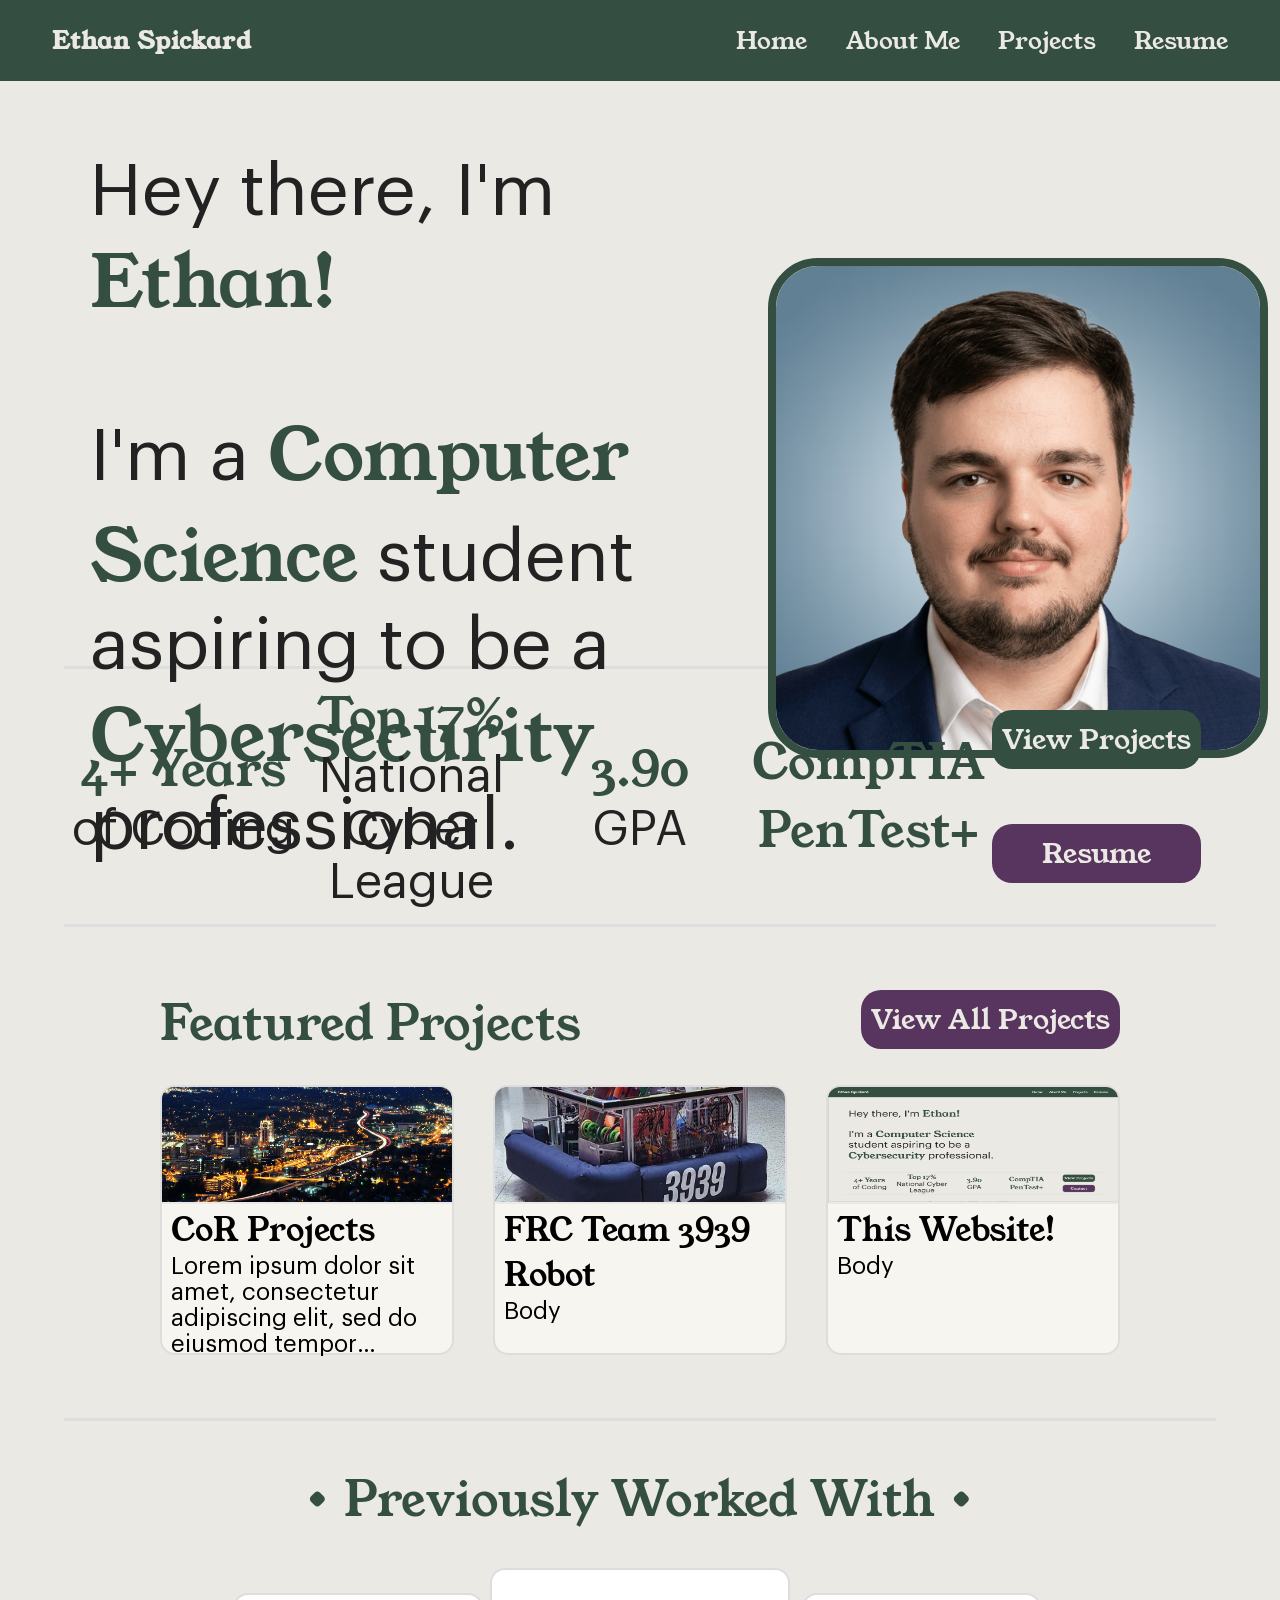
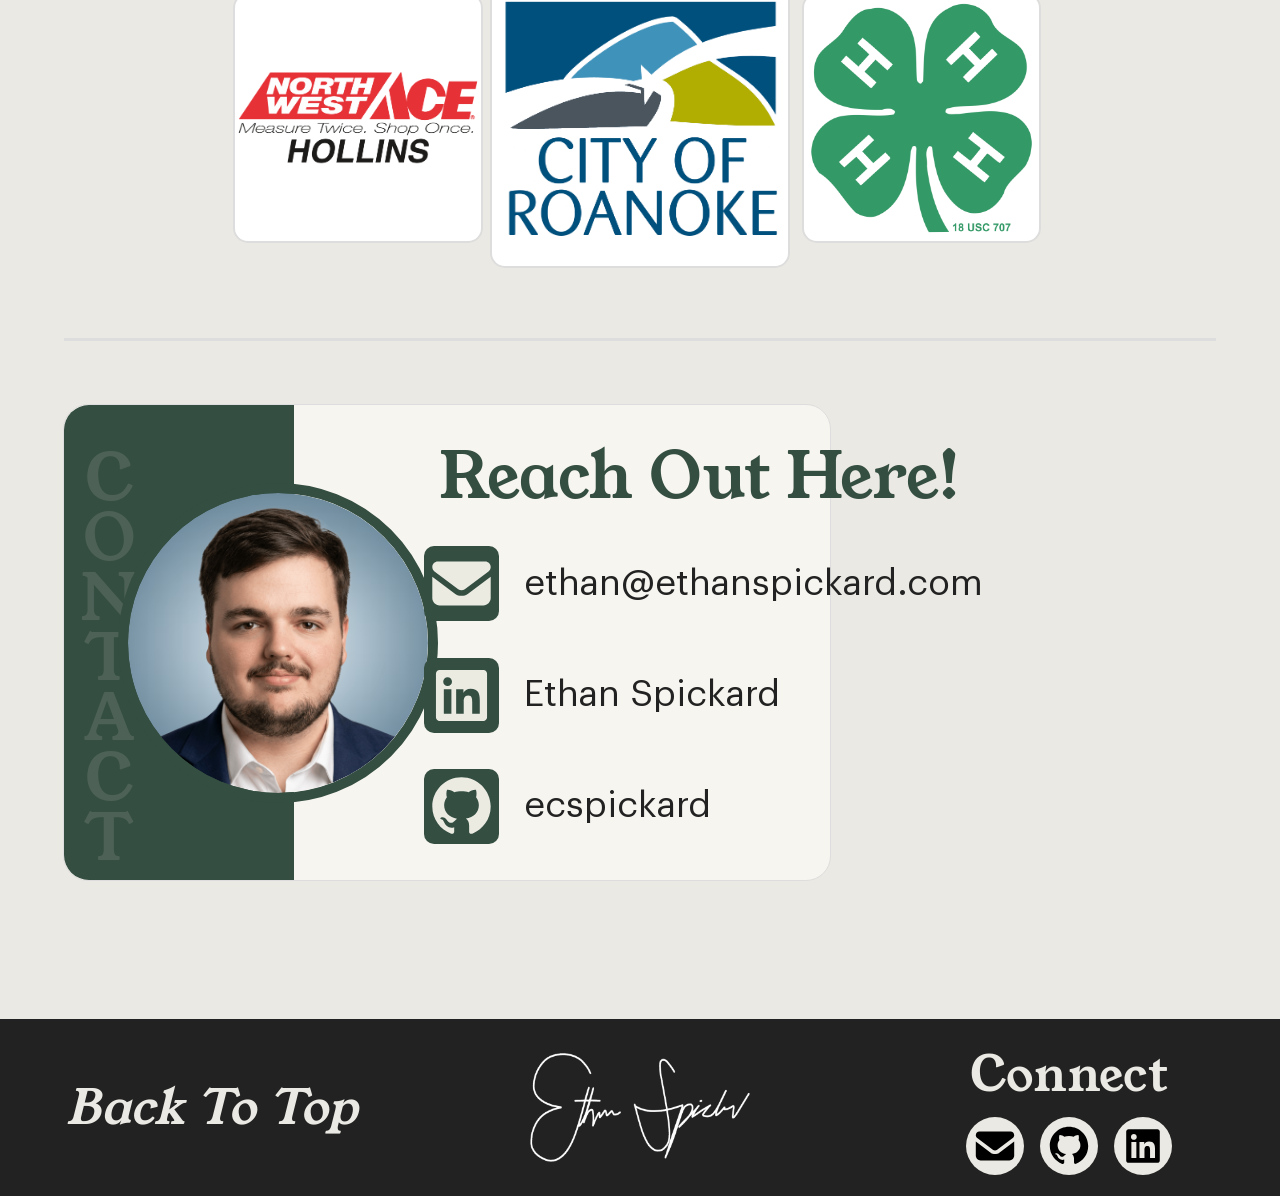
==== index.html @ 798fa1ce "Rearranged home page elements and changed spacing." ====
<!DOCTYPE html>
<html lang="en">
  <head>
    <meta charset="UTF-8">
    <meta name="viewport" content="width=device-width, initial-scale=1.0">
    <meta http-equiv="X-UA-Compatible" content="ie=edge">
    <title>Ethan Spickard</title>
    <link rel="stylesheet" href="./style.css">
    <link rel="icon" type="image/png" href="./images/favicon.png">
  </head>
  <body style="background-color: var(--white)">
    <div class="navbar">
            <ul class="navbar-item">
                <li class="navbar-tag">
                    <a class="navbar-tag-text" href="#index">Ethan Spickard</a>
                </li>
                <li class="navbar-list">
                    <a class="navbar-item-text" href="#index">Home</a>
                </li>
                <li class="navbar-list">
                    <a class="navbar-item-text" href="#index">About Me</a>
                </li>
                <li class="navbar-list">
                    <a class="navbar-item-text" href="#index">Projects</a>
                </li>
                <li class="navbar-list">
                    <a class="navbar-item-text" href="#index">Resume</a>
                </li>
            </ul>
    </div>
    <div class="hero">
        <div class="hero-text">
            <div class="hero-title">
                 <p>
                    Hey there, I'm <b>Ethan!</b>
                </p>
                <p>
                    I'm a <b>Computer Science</b> student aspiring to be a <b>Cybersecurity</b> professional.
                </p>
            </div>

        </div>
        <div class="hero-headshot">
            <img class="hero-image" src="./images/headshot.png"></img>
        </div>

    </div>
    <div class="divider"></div>

    
    
    <div class="at-a-glance">
        
        <div class="at-a-glance-text">
             <div><b>4+ Years </b><br> of Coding</div>
        </div>
        <div class="at-a-glance-text">
            <div> <b>Top 17%</b> <br> National Cyber League </div>
        </div>
        <div class="at-a-glance-text">
            <div> <b>3.90</b> <br> GPA </div>
        </div>
        <div class="at-a-glance-text">
            <div> <b> CompTIA <br> PenTest+ </b> </div> 
        </div>

        <div class="at-a-glance-links">
            <div class="at-a-glance-buttons at-a-glance-projects"> 
                <div> <a href="#" class="at-a-glance-links-text">View Projects</a> </div> 
            </div>
            <div class="at-a-glance-buttons at-a-glance-resume">
                <div> <a href="#" class="at-a-glance-links-text">Resume</a> </div> 
            </div>

        </div>
    </div>
    <div class="divider"></div>
    
    <div class="featured-projects">
            <div class="featured-header">
                <div class="featured-header-text">Featured Projects</div>
                <a class="featured-header-button" href="#index">View All Projects</a>
            </div>
            <div class="featured-content">
                <div class="featured-card"  href="#index">
                    <div class="featured-image-wrapper">
                        <img class="featured-image" src="./images/roanokeskyline.png"></img>
                    </div>
                    <div class="featured-title">CoR Projects</div>
                    <div class="featured-text">Lorem ipsum dolor sit amet, consectetur adipiscing elit, sed do eiusmod tempor incididunt ut labore et dolore magna aliqua. Ut enim ad minim veniam, quis nostrud exercitation ullamco laboris nisi ut aliquip ex ea commodo consequat. Duis aute irure dolor in reprehenderit in voluptate velit esse cillum dolore eu fugiat nulla pariatur. Excepteur sint occaecat cupidatat non proident, sunt in culpa qui officia deserunt mollit anim id est laborum.</div>
                    <div class="featured-link"><a class="featured-link-text" href="#index">Check me out!</a></div>
                </div>
                <div class="featured-card" href="#index">
                    <div class="featured-image-wrapper">
                        <img class="featured-image" src="./images/2024robot.png"></img>
                    </div>
                    <div class="featured-title">FRC Team 3939 Robot</div>
                    <div class="featured-text">Body</div>
                    <div class="featured-link"><a class="featured-link-text" href="#index">Check me out!</a></div>
                </div>
                <div class="featured-card" href="#index">
                    <div class="featured-image-wrapper">
                        <img class="featured-image" src="./images/website.png"></img>
                    </div>
                    <div class="featured-title">This Website!</div>
                    <div class="featured-text">Body</div>
                    <div class="featured-link"><a class="featured-link-text" href="#index">Check me out!</a></div>
                </div>

                
            </div>
        </div>
    
    <div class="divider"></div>
    
    <div class="previously">
        <div class="previously-worked-with"><b>• Previously Worked With •</b></div>
        <div class="company-logos">
            <img class="company-logo" src="./images/nwhardware.png"></img>
            <img class="large-company-logo" src="./images/roanoke.png"></img>
            <img class="company-logo" src="./images/4h.png"></img>
        </div>
        
    </div>

    <div class="divider"></div>

    

    

    <div class="contact">
        <div class="contact-card">
            <div class="left-contact">
                <div class="left-contact-text"> CONTACT</div>
                <div class="contact-logo"> <img class="contact-logo-image" src="./images/headshot.png"> </div>
            </div>
                
            <div class="right-contact">
                <div class="right-contact-header">Reach Out Here!</div>
                <a class="right-contact-item" href="mailto:ethan@ethanspickard.com">
                    <div class="right-contact-icon">
                        <img class="right-contact-picture" src="./images/email.svg">
                    </div>
                    <div class="right-contact-text">ethan@ethanspickard.com</div>
                </a>
                <a class="right-contact-item" href="https://linkedin.com/in/ethan-spickard">
                    <div class="right-contact-icon" >
                        <img class="right-contact-picture" src="./images/linkedin.svg">
                    </div>
                    <div class="right-contact-text">Ethan Spickard</div>
                </a>
                <a class="right-contact-item" href="https://github.com/ecspickard">
                    <div class="right-contact-icon">
                        <img class="right-contact-picture" src="./images/github.svg">
                    </div>
                    <div class="right-contact-text">ecspickard</div>
                </a>
            </div>
        </div>
    </div>



    <div class="footer">
        <div class="backToTop">
            <a class="backToTopText" href="#"> Back To Top </a>
        </div>
        <div class="signature">
            <img class="signature-image" src="./images/signature.png">
        </div>
        <div class="connect">
            <div class="connect-text">
                Connect
            </div>
            <ul class="social-links"> 
                <li> 
                    <a href="mailto:ethan@ethanspickard.com">
                        <img src="./images/email.svg" alt="Email"> 
                    </a>
                </li>
                <li> 
                    <a href="https://github.com/ecspickard">
                        <img src="./images/github.svg" alt="GitHub"> 
                    </a>
                </li>
                <li>
                    <a href="https://linkedin.com/in/ethan-spickard">
                        <img src="./images/linkedin.svg" alt="GitHub"> 
                    </a>
                </li>
            </ul>
            
        </div>
    </div>
  </body>
---- style.css ----
:root {
    --white: #ebe9e3;
    --off-white: #ebe9e3;
    --accent-white: #dddddd;
    --whiter: #f7f5ef;
    --green: #344e41;
    --off-green: #4d6157;
    --purple: #58355E;
    --black: #222222;
}

a {
    text-decoration: none;
}

b {
    font-family: "YoungSerif", Times, serif;
    font-weight: lighter;
    color: var(--green);
}


* {
    box-sizing: border-box;
    
}

html, body {
    overflow-x: clip;
    scroll-behavior: smooth;
}

body {
    margin: 0;
    padding: 0;
}

.hero {
    width: 100%;
    height: 65vh;
    box-sizing: border-box;
    background-color: var(--white);
    display: grid;
    grid-template-columns: 60vw 40vw;
    margin-bottom: 0;
}

.hero-text {
    color: var(--black);
    font-size: 4.5rem; 
    font-family: 'Graphik';
    display: flex;
    margin-left: 7vw;
}

.hero-title {
    align-content: center;
    justify-content: center;
    padding-top: 0;
    padding-bottom: 0;
}

.hero-headshot {
    align-content: center;
}

.hero-image {
    align-self: auto;
    height: 500px;
    border: solid var(--green) 8px;
    border-radius: 50px;
}

.navbar {
    width: 100%;
    height: 9vh;  
    display: flex;
    align-items: center;
    justify-content: space-between;
    top: 0;
    z-index: 1000;
    background-color: var(--green); 
    padding-left: 10px;
    padding-right: 10px;
    box-sizing: border-box;
    padding-top: 2vh;
    padding-bottom: 2vh;
    box-shadow: 0 5px 10px rgba(0, 0, 0, 0.04), 0 15px 40px rgba(0, 0, 0, 0.2);
    
}

.divider {
    height: 3px;
    width: 90vw;
    background-color: var(--accent-white);
    margin: 0;
    margin-left: 5vw;
    display: grid;
}

.at-a-glance {
    width: 90vw;
    background-color: var(--white);
    margin: 1vh;
    margin-left: 5vw;
    padding: 5px;
    display: grid;
    grid-template-columns: 20% 20% 20% 20% 20%;
    
}

.at-a-glance-text {
    display: flex;
    font-family: "Graphik", Times, serif;
    font-weight: lighter;
    color: var(--black);
    justify-content: center;
    align-items: center;
    text-align: center;
    font-size: 3rem;
}

.at-a-glance-links {
    display: grid;
    justify-content: center;
    align-items: center;
    grid-template-rows: 50% 50%;
}

.at-a-glance-buttons {
    text-align: center;
    justify-items: center;
    align-items: center;
    font-family: "YoungSerif";
    font-size: 1.75rem;
    border-radius: 20px;
    padding: 10px;
    color: var(--white);
    transition: all 0.4s ease-out;
}

.at-a-glance-buttons:hover {
    transition: all 0.4s ease-out;
    transform: translateY(-4px);
    text-decoration: underline var(--white);
    box-shadow: 0 5px 10px rgba(0, 0, 0, 0.4);
}

.at-a-glance-projects {
    background-color: var(--green);
}

.at-a-glance-resume {
    background-color: var(--purple);
}

.at-a-glance-links-text {
    color: inherit;
}

.navbar-item {
    display: flex;
    align-items: center;
    width: 100%;
    list-style-type: none;
    margin: 0;
    padding: 0;
    color: var(--white);
    margin-left: 2vw;
    margin-right: 2vw;
}

.navbar-list {
    float:right;
    padding-top: 0px;
    padding-bottom: 0px;
    margin-left: 0.5vw;
}

.navbar-tag {
    float:left;
    margin-right: auto;
}

.navbar-item-text {
    display: block;
    text-align: center;
    padding: 14px 16px;
    transition: all 0.6s ease;
    font-family: "YoungSerif", Times, serif;
    font-size: 1.5rem;
    color: inherit;
    border-radius: 5px;
}

.navbar-tag-text {
    display: block;
    text-align: center;
    padding: 14px 16px;
    transition: all 0.6s ease;
    font-family: "YoungSerif", Times, serif;
    font-weight: bolder;
    font-size: 1.5rem;
    letter-spacing: 1px;
    color:var(--white);
}

.navbar-item-text:hover {
    background-color: var(--off-green);
    border-radius: 20px;
    transform: translateY(-2px);
    text-decoration: underline var(--white);
}

.previously {
    width: 66vw;
    margin-left: auto;
    margin-right: auto;
    margin-top: 1vh;
    margin-bottom: 5vh;
}

.previously-worked-with {
    display: flex;
    justify-content: center;
    align-items: center;
    font-size: 3rem;
    margin-top: 5vh;
    margin-bottom: 1vh;
}

.company-logos {
    display: grid;
    grid-template-columns: repeat(auto-fit, minmax(250px, 1fr));
    height: 350px;
    
}

.company-logo {
    display: flex;
    align-self: center;
    justify-self: center;
    height: 250px;
    border: 2px solid var(--accent-white);
    border-radius: 15px;
    transition: all 0.5s ease;
    transform: scale(1);
}

.company-logo:hover {
    transition: all 0.5s ease;
    transform: scale(1.05);
    box-shadow: 0 5px 10px rgba(0, 0, 0, 0.1);
}

.large-company-logo {
    display: flex;
    align-self: center;
    justify-self: center;
    height: 300px;
    border: 2px solid var(--accent-white);
    border-radius: 15px;
    transition: all 0.5s ease;
    transform: scale(1);
}

.large-company-logo:hover {
    transition: all 0.5s ease;
    transform: scale(1.025);
    box-shadow: 0 5px 10px rgba(0, 0, 0, 0.1);
}

.featured-projects {
    width: 75vw;
    margin-left: auto;
    margin-right: auto;
    margin-top: 7vh;
    margin-bottom: 7vh;
}

.featured-header {
    display: grid;
    grid-template-columns: auto auto;
}

.featured-header-text {
    font-family: "YoungSerif", Times, serif;
    font-weight: lighter;
    font-size: 3rem;
    color: var(--green);
}
.featured-header-button {
    text-align: center;
    font-family: "YoungSerif";
    font-size: 1.75rem;
    border-radius: 20px;
    padding: 10px;
    margin-left: auto;
    margin-bottom: auto;
    color: var(--white);
    transition: all 0.4s ease-out;
    background-color: var(--purple);
}

.featured-header-button:hover {
    transition: all 0.4s ease-out;
    transform: translateY(-4px);
    text-decoration: underline var(--white);
    box-shadow: 0 5px 10px rgba(0, 0, 0, 0.4);
}

.featured-content {
    display: flex;
    justify-content: space-between;
    margin-top: 3vh;
    margin-bottom: 5vh;
}

.featured-card {
    display: block;
    justify-self: center;
    height: 30vh;
    width: 23vw;
    border: solid var(--accent-white) 2px;
    border-radius: 15px;
    transform: translateY(0px);
    transition: all 0.4s ease-out;
    background-color: var(--whiter);
}

.featured-card:hover {
    transition: all 0.4s ease-out;
    transform: translateY(-4px);
    box-shadow: 0 10px 10px rgba(0, 0, 0, 0.1);
}

.featured-image-wrapper {
    overflow: hidden;
}

.featured-image {
    height: 13vh;
    width: 100%;
    padding: 0px;
    margin: 0px;
    border-radius: 12px 12px 0 0;
    border-bottom: solid var(--off-white) 2px ;    
}

.featured-title {
    font-family: 'YoungSerif';
    font-size: 2rem;
    margin-left: 9px;
}

.featured-text {
    display: -webkit-box;
    font-family: 'Graphik';
    font-size: 1.5rem;
    margin-left: 9px;
    margin-right: 9px;
    -webkit-box-orient: vertical;
    -webkit-line-clamp: 4;
    line-clamp: 4;
    overflow: hidden;  
}

.featured-link {
    position: absolute;
    bottom: -1.75rem;
    justify-self: center;
    font-family: 'YoungSerif';
    font-size: 1.5rem;
    font-style: italic;
    color: var(--white);
    background-color: var(--green);
    border: solid var(--off-white) 3px;
    border-radius: 10px;
    opacity: 0;
    transition: all 0.2s ease-out;
    padding: 4px;
    translate: translateY(0);
    text-decoration: none;
}

.featured-card:hover .featured-link {
    opacity: 1;
    transition: all 0.4s ease-out;
}

.featured-link:hover {
    translate: translateY(-2);
    background-color: #405a4d;
    text-decoration: underline var(--white);
}

.featured-link-text {
    color: var(--white);
}

.contact {
    margin: 7vh;
    margin-bottom: 15vh;
    display: flex;
    justify-self: center;
}

.contact-card {
    background-color: var(--whiter);
    height: 53vh;
    width: 60vw;
    border: solid var(--accent-white) 1px;
    border-radius: 25px;
    display: flex;
}

.left-contact {
    height: 100%;
    width: 30%;
    background-color: var(--green);
    border-top-left-radius: 25px;
    border-bottom-left-radius: 25px;
    position: relative;
    display: flex;
}

.left-contact-text {
    margin: 0px;
    writing-mode: vertical-rl;
    text-orientation: upright;
    color: var(--off-green);
    align-self: center;
    font-size: 4rem;
    font-family: 'YoungSerif';
    letter-spacing: -30px;
}

.contact-logo {
    position: absolute;
    top: 50%;
    left: 100%;
    transform: translate(-55%, -50%);
    height: 20rem;
    width: 20rem;
    align-self: center;
    border: solid var(--green) 10px;
    border-radius: 50%;
    overflow: clip;
}

.contact-logo-image {
    border-radius: 50%;
    width: 100%;
    height: 100%;
}

.right-contact {
    height: 100%;
    width: 70%;
    padding: 15px;
    padding-left: 15%;
    display: grid;
    grid-template-rows: 25% 25% 25% 25%;
}

.right-contact-header {
    font-family: "YoungSerif";
    font-size: 4rem;
    color: var(--green);
    justify-self: center;
    align-self: center;
}

.right-contact-item {
    align-self:flex-start;
    justify-self: left;
    transition: all 0.4s ease-out;
    display: flex;
    text-decoration: none var(--purple);
}

.right-contact-item:hover {
    transition: all 0.3s ease-out;
    border-radius: 25px;
    background-color: var(--off-white);
    transform: translateX(15px);
    text-decoration: underline var(--purple);
}

.right-contact-item:hover .right-contact-icon{
    transition: all 1.25s ease;
    transform: rotateY(360deg);
}

.right-contact-text {
    align-self: center;
    font-family: "Graphik";
    font-size: 2.25rem;
    color: var(--black);
    font-weight: lighter;
    margin: 10px;
}

.right-contact-icon {
    align-self: center;
    margin: 15px;
    padding: 1px;
    width: 75px;
    height: 75px;
    background-color: var(--green);
    border: 0px solid var(--white);
    border-radius: 10px;
    transform: rotateY(0deg);
    transition: all 0.5s ease-out;
}

.right-contact-picture {
    height: 100%;
    width: 100%;
    filter: invert(95%) sepia(8%) saturate(496%) hue-rotate(353deg) brightness(111%) contrast(84%);;
}

.footer {
    width: 100%;
    height: 20vh;
    background-color: var(--black);
    display: grid;
    grid-template-columns: 33% 34% 33%;
    border-top: 3px solid var(--off-white);
}

.backToTop {
    display: flex;
    justify-content: center;
    align-items: center;
    color: var(--white);
}

.backToTopText {
    display: flex;
    justify-content: center;
    align-items: center;
    color: var(--white);
    font-family: "YoungSerif";
    font-style: italic;
    font-weight: lighter;
    font-size: 3rem;
    transition: all 0.6s ease;
    padding: 0.5rem;
}

.backToTopText:hover {
    background-color: #31302f;
    border-radius: 1rem;
    transition: all 0.6s ease;
    transform: translateY(-2px);
    text-decoration: underline var(--white);
}

.signature {
    display: flex;
    justify-content: center;
    align-self: center;
    min-height: 0;
    height: 80%;
    padding: 1rem;
}

.signature-image {
    width: 100%;
    height: 100%;
    object-fit: contain;
}

.connect {
    display: flex;
    flex-direction: column;
    justify-content: center;
    align-items: center;
}

.connect-text {
    color: var(--white);
    font-family: "YoungSerif";
    font-weight: lighter;
    font-size: 3rem;
    transition: all 0.6s ease;
    padding: 0.5rem;
    padding-top: 0;
}

.social-links {
    display: flex;
    gap: 16px;
    list-style: none;
    padding: 0;
    margin: 0;
    justify-content: center;
}    

.social-links a {
  display: inline-flex;
  background-color: var(--white);
  border-radius: 50%;
  padding: 5px;
}

.social-links img {
    width: 48px;
    height: 48px;
    transition: 0.2s ease;
}

.social-links a:hover img {
    transform: translateY(-2px);
}

@font-face {
    font-family: 'YoungSerif';
    src: url('./fonts/YoungSerif-Regular.ttf') format('truetype');
    font-weight: normal;
    font-style: normal;
}

@font-face {
    font-family: 'Graphik';
    src: url('./fonts/Graphik-Regular.ttf') format('truetype');
    font-weight: normal;
    font-style: normal;
}
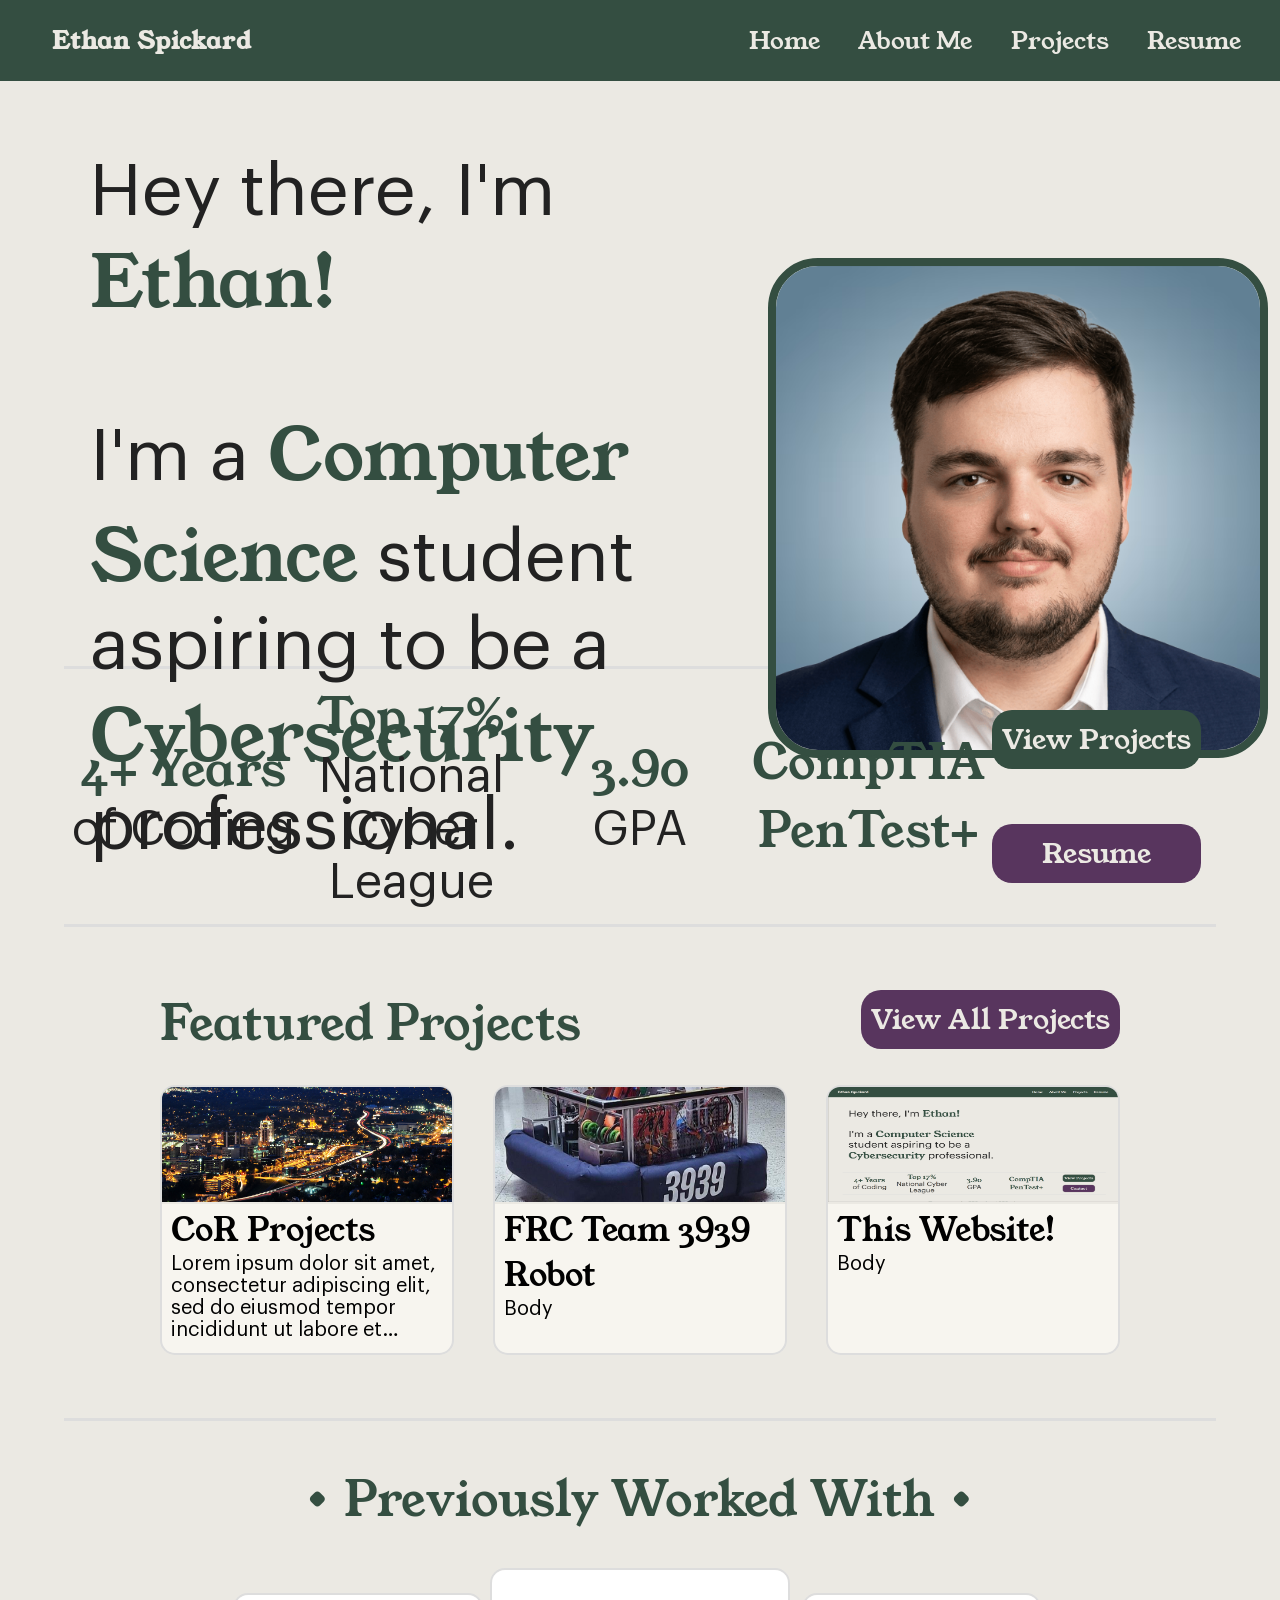
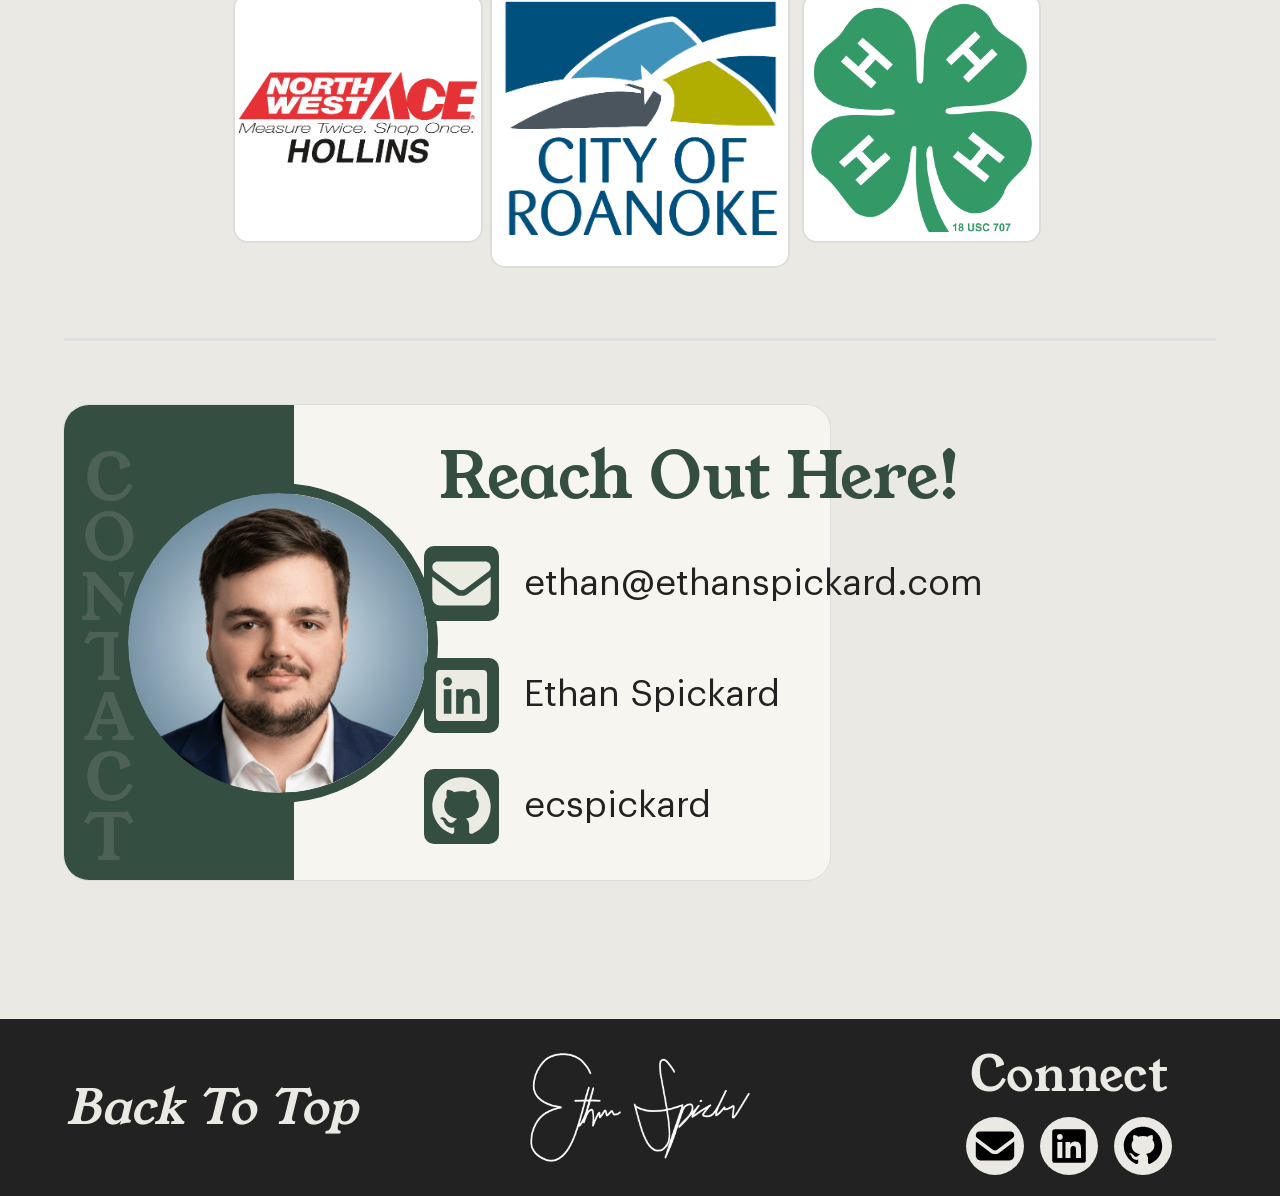
==== commit 7836fd8a: "Refactored HTML and CSS to a more correct coding style." ====
--- a/index.html
+++ b/index.html
@@ -1,196 +1,207 @@
 <!DOCTYPE html>
 <html lang="en">
   <head>
-    <meta charset="UTF-8">
-    <meta name="viewport" content="width=device-width, initial-scale=1.0">
-    <meta http-equiv="X-UA-Compatible" content="ie=edge">
+    <meta charset="UTF-8"/>
+    <meta name="viewport" content="width=device-width, initial-scale=1.0"/>
+    <meta http-equiv="X-UA-Compatible" content="ie=edge"/>
     <title>Ethan Spickard</title>
-    <link rel="stylesheet" href="./style.css">
-    <link rel="icon" type="image/png" href="./images/favicon.png">
+    <link rel="stylesheet" href="./style.css"/>
+    <link rel="icon" href="./images/favicon.png"/>
   </head>
-  <body style="background-color: var(--white)">
-    <div class="navbar">
-            <ul class="navbar-item">
-                <li class="navbar-tag">
-                    <a class="navbar-tag-text" href="#index">Ethan Spickard</a>
-                </li>
-                <li class="navbar-list">
-                    <a class="navbar-item-text" href="#index">Home</a>
-                </li>
-                <li class="navbar-list">
-                    <a class="navbar-item-text" href="#index">About Me</a>
-                </li>
-                <li class="navbar-list">
-                    <a class="navbar-item-text" href="#index">Projects</a>
-                </li>
-                <li class="navbar-list">
-                    <a class="navbar-item-text" href="#index">Resume</a>
-                </li>
-            </ul>
-    </div>
-    <div class="hero">
+
+  <body>
+    <header class="navbar" id="top">
+      <nav aria-label="Primary">
+        <ul class="navbar-item">
+          <li class="navbar-tag">
+            <a class="navbar-tag-text" href="#home">Ethan Spickard</a>
+          </li>
+          <li class="navbar-list">
+            <a class="navbar-item-text" href="#home">Home</a>
+          </li>
+          <li class="navbar-list">
+            <a class="navbar-item-text" href="#about">About Me</a>
+          </li>
+          <li class="navbar-list">
+            <a class="navbar-item-text" href="#projects">Projects</a>
+          </li>
+          <li class="navbar-list">
+            <a class="navbar-item-text" href="#">Resume</a>
+          </li>
+        </ul>
+      </nav>
+    </header>
+
+    <main>
+      <section class="hero">
         <div class="hero-text">
-            <div class="hero-title">
-                 <p>
-                    Hey there, I'm <b>Ethan!</b>
-                </p>
-                <p>
-                    I'm a <b>Computer Science</b> student aspiring to be a <b>Cybersecurity</b> professional.
-                </p>
-            </div>
-
+          <div class="hero-title">
+            <h1>Hey there, I'm <b>Ethan!</b></h1>
+            <p> I'm a <b>Computer Science</b> student aspiring to be a <b>Cybersecurity</b> professional.</p>
+          </div>
         </div>
         <div class="hero-headshot">
-            <img class="hero-image" src="./images/headshot.png"></img>
-        </div>
-
-    </div>
-    <div class="divider"></div>
-
-    
-    
-    <div class="at-a-glance">
-        
-        <div class="at-a-glance-text">
-             <div><b>4+ Years </b><br> of Coding</div>
-        </div>
-        <div class="at-a-glance-text">
-            <div> <b>Top 17%</b> <br> National Cyber League </div>
-        </div>
-        <div class="at-a-glance-text">
-            <div> <b>3.90</b> <br> GPA </div>
-        </div>
-        <div class="at-a-glance-text">
-            <div> <b> CompTIA <br> PenTest+ </b> </div> 
+          <img class="hero-image" src="./images/headshot.png" alt="Headshot of Ethan Spickard"/>
+        </div>
+      </section>
+
+      <hr class="divider"/>
+
+      <section class="at-a-glance">
+        <div class="at-a-glance-text">
+          <div><b>4+ Years</b><br />of Coding</div>
+        </div>
+        <div class="at-a-glance-text">
+          <div><b>Top 17%</b><br />National Cyber League</div>
+        </div>
+        <div class="at-a-glance-text">
+          <div><b>3.90</b><br />GPA</div>
+        </div>
+        <div class="at-a-glance-text">
+          <div><b>CompTIA<br />PenTest+</b></div>
         </div>
 
         <div class="at-a-glance-links">
-            <div class="at-a-glance-buttons at-a-glance-projects"> 
-                <div> <a href="#" class="at-a-glance-links-text">View Projects</a> </div> 
-            </div>
-            <div class="at-a-glance-buttons at-a-glance-resume">
-                <div> <a href="#" class="at-a-glance-links-text">Resume</a> </div> 
-            </div>
-
-        </div>
-    </div>
-    <div class="divider"></div>
-    
-    <div class="featured-projects">
-            <div class="featured-header">
-                <div class="featured-header-text">Featured Projects</div>
-                <a class="featured-header-button" href="#index">View All Projects</a>
-            </div>
-            <div class="featured-content">
-                <div class="featured-card"  href="#index">
-                    <div class="featured-image-wrapper">
-                        <img class="featured-image" src="./images/roanokeskyline.png"></img>
-                    </div>
-                    <div class="featured-title">CoR Projects</div>
-                    <div class="featured-text">Lorem ipsum dolor sit amet, consectetur adipiscing elit, sed do eiusmod tempor incididunt ut labore et dolore magna aliqua. Ut enim ad minim veniam, quis nostrud exercitation ullamco laboris nisi ut aliquip ex ea commodo consequat. Duis aute irure dolor in reprehenderit in voluptate velit esse cillum dolore eu fugiat nulla pariatur. Excepteur sint occaecat cupidatat non proident, sunt in culpa qui officia deserunt mollit anim id est laborum.</div>
-                    <div class="featured-link"><a class="featured-link-text" href="#index">Check me out!</a></div>
-                </div>
-                <div class="featured-card" href="#index">
-                    <div class="featured-image-wrapper">
-                        <img class="featured-image" src="./images/2024robot.png"></img>
-                    </div>
-                    <div class="featured-title">FRC Team 3939 Robot</div>
-                    <div class="featured-text">Body</div>
-                    <div class="featured-link"><a class="featured-link-text" href="#index">Check me out!</a></div>
-                </div>
-                <div class="featured-card" href="#index">
-                    <div class="featured-image-wrapper">
-                        <img class="featured-image" src="./images/website.png"></img>
-                    </div>
-                    <div class="featured-title">This Website!</div>
-                    <div class="featured-text">Body</div>
-                    <div class="featured-link"><a class="featured-link-text" href="#index">Check me out!</a></div>
-                </div>
-
-                
-            </div>
-        </div>
-    
-    <div class="divider"></div>
-    
-    <div class="previously">
-        <div class="previously-worked-with"><b>• Previously Worked With •</b></div>
+          <div class="at-a-glance-buttons at-a-glance-projects">
+            <a class="at-a-glance-links-text" href="#projects">View Projects</a>
+          </div>
+          <div class="at-a-glance-buttons at-a-glance-resume">
+            <a class="at-a-glance-links-text" href="#">Resume</a>
+          </div>
+        </div>
+      </section>
+
+      <hr class="divider"/>
+
+      <section class="featured-projects">
+        <header class="featured-header">
+          <h2 class="featured-header-text">Featured Projects</h2>
+          <a class="featured-header-button" href="#">View All Projects</a>
+        </header>
+
+        <div class="featured-content">
+          <article class="featured-card">
+            <div class="featured-image-wrapper">
+              <img class="featured-image" src="./images/roanokeskyline.png" alt="Roanoke skyline, representing the CoR Projects work"/>
+            </div>
+            <h3 class="featured-title">CoR Projects</h3>
+            <p class="featured-text">
+              Lorem ipsum dolor sit amet, consectetur adipiscing elit, sed do
+              eiusmod tempor incididunt ut labore et dolore magna aliqua. Ut
+              enim ad minim veniam, quis nostrud exercitation ullamco laboris
+              nisi ut aliquip ex ea commodo consequat. Duis aute irure dolor
+              in reprehenderit in voluptate velit esse cillum dolore eu
+              fugiat nulla pariatur. Excepteur sint occaecat cupidatat non
+              proident, sunt in culpa qui officia deserunt mollit anim id
+              est laborum.
+            </p>
+            <a class="featured-link" href="#">
+              <span class="featured-link-text">Check me out!</span>
+            </a>
+          </article>
+
+          <article class="featured-card">
+            <div class="featured-image-wrapper">
+              <img class="featured-image" src="./images/2024robot.png" alt="FRC Team 3939 competition robot"/>
+            </div>
+            <h3 class="featured-title">FRC Team 3939 Robot</h3>
+            <p class="featured-text">Body</p>
+            <a class="featured-link" href="#">
+              <span class="featured-link-text">Check me out!</span>
+            </a>
+          </article>
+
+          <article class="featured-card">
+            <div class="featured-image-wrapper">
+              <img class="featured-image" src="./images/website.png" alt="Screenshot of this website"/>
+            </div>
+            <h3 class="featured-title">This Website!</h3>
+            <p class="featured-text">Body</p>
+            <a class="featured-link" href="#">
+              <span class="featured-link-text">Check me out!</span>
+            </a>
+          </article>
+        </div>
+      </section>
+
+      <hr class="divider"/>
+
+      <section class="previously">
+        <h2 class="previously-worked-with">• Previously Worked With •</h2>
         <div class="company-logos">
-            <img class="company-logo" src="./images/nwhardware.png"></img>
-            <img class="large-company-logo" src="./images/roanoke.png"></img>
-            <img class="company-logo" src="./images/4h.png"></img>
-        </div>
-        
-    </div>
-
-    <div class="divider"></div>
-
-    
-
-    
-
-    <div class="contact">
+          <img class="company-logo" src="./images/nwhardware.png" alt="Hollins Northwest Hardware logo"/>
+          <img class="large-company-logo" src="./images/roanoke.png" alt="City of Roanoke logo"/>
+          <img class="company-logo" src="./images/4h.png" alt="4-H logo" />
+        </div>
+      </section>
+
+      <hr class="divider"/>
+
+      <section class="contact">
         <div class="contact-card">
-            <div class="left-contact">
-                <div class="left-contact-text"> CONTACT</div>
-                <div class="contact-logo"> <img class="contact-logo-image" src="./images/headshot.png"> </div>
-            </div>
-                
-            <div class="right-contact">
-                <div class="right-contact-header">Reach Out Here!</div>
-                <a class="right-contact-item" href="mailto:ethan@ethanspickard.com">
-                    <div class="right-contact-icon">
-                        <img class="right-contact-picture" src="./images/email.svg">
-                    </div>
-                    <div class="right-contact-text">ethan@ethanspickard.com</div>
-                </a>
-                <a class="right-contact-item" href="https://linkedin.com/in/ethan-spickard">
-                    <div class="right-contact-icon" >
-                        <img class="right-contact-picture" src="./images/linkedin.svg">
-                    </div>
-                    <div class="right-contact-text">Ethan Spickard</div>
-                </a>
-                <a class="right-contact-item" href="https://github.com/ecspickard">
-                    <div class="right-contact-icon">
-                        <img class="right-contact-picture" src="./images/github.svg">
-                    </div>
-                    <div class="right-contact-text">ecspickard</div>
-                </a>
-            </div>
-        </div>
-    </div>
-
-
-
-    <div class="footer">
-        <div class="backToTop">
-            <a class="backToTopText" href="#"> Back To Top </a>
-        </div>
-        <div class="signature">
-            <img class="signature-image" src="./images/signature.png">
-        </div>
-        <div class="connect">
-            <div class="connect-text">
-                Connect
-            </div>
-            <ul class="social-links"> 
-                <li> 
-                    <a href="mailto:ethan@ethanspickard.com">
-                        <img src="./images/email.svg" alt="Email"> 
-                    </a>
-                </li>
-                <li> 
-                    <a href="https://github.com/ecspickard">
-                        <img src="./images/github.svg" alt="GitHub"> 
-                    </a>
-                </li>
-                <li>
-                    <a href="https://linkedin.com/in/ethan-spickard">
-                        <img src="./images/linkedin.svg" alt="GitHub"> 
-                    </a>
-                </li>
-            </ul>
-            
-        </div>
-    </div>
+          <div class="left-contact">
+            <p class="left-contact-text">CONTACT</p>
+            <div class="contact-logo">
+              <img class="contact-logo-image" src="./images/headshot.png" alt="Headshot of Ethan Spickard"/>
+            </div>
+          </div>
+
+          <div class="right-contact">
+            <h2 class="right-contact-header">Reach Out Here!</h2>
+            <a class="right-contact-item" href="mailto:ethan@ethanspickard.com">
+              <div class="right-contact-icon">
+                <img class="right-contact-picture" src="./images/email.svg" alt="Headshot of Ethan Spickard"/>
+              </div>
+              <div class="right-contact-text">ethan@ethanspickard.com</div>
+            </a>
+            <a class="right-contact-item" href="https://linkedin.com/in/ethan-spickard">
+              <div class="right-contact-icon">
+                <img class="right-contact-picture" src="./images/linkedin.svg" alt="LinkedIn logo"/>
+              </div>
+              <div class="right-contact-text">Ethan Spickard</div>
+            </a>
+            <a class="right-contact-item" href="https://github.com/ecspickard">
+              <div class="right-contact-icon">
+                <img class="right-contact-picture" src="./images/github.svg" alt="GitHub logo"/>
+              </div>
+              <div class="right-contact-text">ecspickard</div>
+            </a>
+          </div>
+        </div>
+      </section>
+    </main>
+
+    <footer class="footer">
+      <div class="backToTop">
+        <a class="backToTopText" href="#home">Back To Top</a>
+      </div>
+      <div class="signature">
+        <img
+          class="signature-image"
+          src="./images/signature.png"
+          alt="Ethan Spickard's Signature"
+        />
+      </div>
+      <div class="connect">
+        <h2 class="connect-text">Connect</h2>
+        <ul class="social-links">
+          <li>
+            <a href="mailto:ethan@ethanspickard.com">
+              <img src="./images/email.svg" alt="Email"/>
+            </a>
+          </li>
+          <li>
+            <a href="https://linkedin.com/in/ethan-spickard">
+              <img src="./images/linkedin.svg" alt="LinkedIn logo"/>
+            </a>
+          </li>
+          <li>
+            <a href="https://github.com/ecspickard">
+              <img src="./images/github.svg" alt="GitHub logo"/>
+            </a>
+          </li>
+        </ul>
+      </div>
+    </footer>
   </body>
+</html>
--- a/style.css
+++ b/style.css
@@ -1,630 +1,689 @@
+/* =========================================================
+   Custom Properties
+   ========================================================= */
+
 :root {
-    --white: #ebe9e3;
-    --off-white: #ebe9e3;
-    --accent-white: #dddddd;
-    --whiter: #f7f5ef;
-    --green: #344e41;
-    --off-green: #4d6157;
-    --purple: #58355E;
-    --black: #222222;
+  --white: #ebe9e3;
+  --off-white: #ebe9e3;
+  --accent-white: #dddddd;
+  --whiter: #f7f5ef;
+  --green: #344e41;
+  --off-green: #4d6157;
+  --purple: #58355e;
+  --black: #222222;
+}
+
+/* =========================================================
+   Fonts
+   ========================================================= */
+
+@font-face {
+  font-family: "YoungSerif";
+  src: url("./fonts/YoungSerif-Regular.ttf") format("truetype");
+  font-weight: normal;
+  font-style: normal;
+}
+
+@font-face {
+  font-family: "Graphik";
+  src: url("./fonts/Graphik-Regular.ttf") format("truetype");
+  font-weight: normal;
+  font-style: normal;
+}
+
+/* =========================================================
+   Base / Reset
+   ========================================================= */
+
+* {
+  box-sizing: border-box;
+}
+
+html,
+body {
+  overflow-x: clip;
+  scroll-behavior: smooth;
+}
+
+body {
+  margin: 0;
+  padding: 0;
+  background-color: var(--white);
 }
 
 a {
-    text-decoration: none;
+  text-decoration: none;
 }
 
 b {
-    font-family: "YoungSerif", Times, serif;
-    font-weight: lighter;
-    color: var(--green);
-}
-
-
-* {
-    box-sizing: border-box;
-    
-}
-
-html, body {
-    overflow-x: clip;
-    scroll-behavior: smooth;
-}
-
-body {
-    margin: 0;
-    padding: 0;
-}
+  font-family: "YoungSerif", Times, serif;
+  font-weight: lighter;
+  color: var(--green);
+}
+
+/* Section divider, rendered as an <hr> */
+.divider {
+  height: 3px;
+  width: 90vw;
+  margin: 0;
+  margin-left: 5vw;
+  display: grid;
+  background-color: var(--accent-white);
+  border: none;
+}
+
+/* =========================================================
+   Navbar
+   ========================================================= */
+
+.navbar {
+  width: 100%;
+  height: 9vh;
+  box-sizing: border-box;
+  display: flex;
+  align-items: center;
+  justify-content: space-between;
+  top: 0;
+  z-index: 1000;
+  background-color: var(--green);
+  padding: 2vh 10px;
+  box-shadow: 0 5px 10px rgba(0, 0, 0, 0.04), 0 15px 40px rgba(0, 0, 0, 0.2);
+}
+
+.navbar nav {
+    width: 100%;
+    margin-right: 3vw;
+}
+
+.navbar-item {
+  display: flex;
+  align-items: center;
+  width: 100%;
+  list-style-type: none;
+  margin: 0;
+  padding: 0;
+  margin-left: 2vw;
+  margin-right: 2vw;
+  color: var(--white);
+}
+
+.navbar-tag {
+  float: left;
+  margin-right: auto;
+}
+
+.navbar-list {
+  float: right;
+  padding-top: 0;
+  padding-bottom: 0;
+  margin-left: 0.5vw;
+}
+
+.navbar-tag-text {
+  display: block;
+  text-align: center;
+  padding: 14px 16px;
+  font-family: "YoungSerif", Times, serif;
+  font-weight: bolder;
+  font-size: 1.5rem;
+  letter-spacing: 1px;
+  color: var(--white);
+  transition: all 0.6s ease;
+}
+
+.navbar-item-text {
+  display: block;
+  text-align: center;
+  padding: 14px 16px;
+  border-radius: 5px;
+  font-family: "YoungSerif", Times, serif;
+  font-size: 1.5rem;
+  color: inherit;
+  transition: all 0.6s ease;
+}
+
+.navbar-item-text:hover {
+  background-color: var(--off-green);
+  border-radius: 20px;
+  transform: translateY(-2px);
+  text-decoration: underline var(--white);
+}
+
+/* =========================================================
+   Hero
+   ========================================================= */
 
 .hero {
-    width: 100%;
-    height: 65vh;
-    box-sizing: border-box;
-    background-color: var(--white);
-    display: grid;
-    grid-template-columns: 60vw 40vw;
-    margin-bottom: 0;
+  width: 100%;
+  height: 65vh;
+  box-sizing: border-box;
+  margin-bottom: 0;
+  display: grid;
+  grid-template-columns: 60vw 40vw;
+  background-color: var(--white);
 }
 
 .hero-text {
-    color: var(--black);
-    font-size: 4.5rem; 
-    font-family: 'Graphik';
-    display: flex;
-    margin-left: 7vw;
+  display: flex;
+  margin-left: 7vw;
+  color: var(--black);
+  font-family: "Graphik";
+  font-size: 4.5rem;
 }
 
 .hero-title {
-    align-content: center;
-    justify-content: center;
-    padding-top: 0;
-    padding-bottom: 0;
+  align-content: center;
+  justify-content: center;
+  padding-top: 0;
+  padding-bottom: 0;
+}
+
+.hero-title h1,
+.hero-title p {
+  margin: 1em 0;
+  font-size: inherit;
+  font-weight: inherit;
+  font-family: inherit;
+  color: inherit;
 }
 
 .hero-headshot {
-    align-content: center;
+  align-content: center;
 }
 
 .hero-image {
-    align-self: auto;
-    height: 500px;
-    border: solid var(--green) 8px;
-    border-radius: 50px;
-}
-
-.navbar {
-    width: 100%;
-    height: 9vh;  
-    display: flex;
-    align-items: center;
-    justify-content: space-between;
-    top: 0;
-    z-index: 1000;
-    background-color: var(--green); 
-    padding-left: 10px;
-    padding-right: 10px;
-    box-sizing: border-box;
-    padding-top: 2vh;
-    padding-bottom: 2vh;
-    box-shadow: 0 5px 10px rgba(0, 0, 0, 0.04), 0 15px 40px rgba(0, 0, 0, 0.2);
-    
-}
-
-.divider {
-    height: 3px;
-    width: 90vw;
-    background-color: var(--accent-white);
-    margin: 0;
-    margin-left: 5vw;
-    display: grid;
-}
+  align-self: auto;
+  height: 500px;
+  border: solid var(--green) 8px;
+  border-radius: 50px;
+}
+
+/* =========================================================
+   At a Glance
+   ========================================================= */
 
 .at-a-glance {
-    width: 90vw;
-    background-color: var(--white);
-    margin: 1vh;
-    margin-left: 5vw;
-    padding: 5px;
-    display: grid;
-    grid-template-columns: 20% 20% 20% 20% 20%;
-    
+  width: 90vw;
+  margin: 1vh;
+  margin-left: 5vw;
+  padding: 5px;
+  display: grid;
+  grid-template-columns: repeat(5, 20%);
+  background-color: var(--white);
 }
 
 .at-a-glance-text {
-    display: flex;
-    font-family: "Graphik", Times, serif;
-    font-weight: lighter;
-    color: var(--black);
-    justify-content: center;
-    align-items: center;
-    text-align: center;
-    font-size: 3rem;
+  display: flex;
+  justify-content: center;
+  align-items: center;
+  text-align: center;
+  font-family: "Graphik", Times, serif;
+  font-weight: lighter;
+  font-size: 3rem;
+  color: var(--black);
 }
 
 .at-a-glance-links {
-    display: grid;
-    justify-content: center;
-    align-items: center;
-    grid-template-rows: 50% 50%;
+  display: grid;
+  grid-template-rows: 50% 50%;
+  justify-content: center;
+  align-items: center;
 }
 
 .at-a-glance-buttons {
-    text-align: center;
-    justify-items: center;
-    align-items: center;
-    font-family: "YoungSerif";
-    font-size: 1.75rem;
-    border-radius: 20px;
-    padding: 10px;
-    color: var(--white);
-    transition: all 0.4s ease-out;
+  padding: 10px;
+  border-radius: 20px;
+  text-align: center;
+  justify-items: center;
+  align-items: center;
+  font-family: "YoungSerif";
+  font-size: 1.75rem;
+  color: var(--white);
+  transition: all 0.4s ease-out;
 }
 
 .at-a-glance-buttons:hover {
-    transition: all 0.4s ease-out;
-    transform: translateY(-4px);
-    text-decoration: underline var(--white);
-    box-shadow: 0 5px 10px rgba(0, 0, 0, 0.4);
+  transform: translateY(-4px);
+  box-shadow: 0 5px 10px rgba(0, 0, 0, 0.4);
+  text-decoration: underline var(--white);
+  transition: all 0.4s ease-out;
 }
 
 .at-a-glance-projects {
-    background-color: var(--green);
+  background-color: var(--green);
 }
 
 .at-a-glance-resume {
-    background-color: var(--purple);
+  background-color: var(--purple);
 }
 
 .at-a-glance-links-text {
-    color: inherit;
-}
-
-.navbar-item {
-    display: flex;
-    align-items: center;
-    width: 100%;
-    list-style-type: none;
-    margin: 0;
-    padding: 0;
-    color: var(--white);
-    margin-left: 2vw;
-    margin-right: 2vw;
-}
-
-.navbar-list {
-    float:right;
-    padding-top: 0px;
-    padding-bottom: 0px;
-    margin-left: 0.5vw;
-}
-
-.navbar-tag {
-    float:left;
-    margin-right: auto;
-}
-
-.navbar-item-text {
-    display: block;
-    text-align: center;
-    padding: 14px 16px;
-    transition: all 0.6s ease;
-    font-family: "YoungSerif", Times, serif;
-    font-size: 1.5rem;
-    color: inherit;
-    border-radius: 5px;
-}
-
-.navbar-tag-text {
-    display: block;
-    text-align: center;
-    padding: 14px 16px;
-    transition: all 0.6s ease;
-    font-family: "YoungSerif", Times, serif;
-    font-weight: bolder;
-    font-size: 1.5rem;
-    letter-spacing: 1px;
-    color:var(--white);
-}
-
-.navbar-item-text:hover {
-    background-color: var(--off-green);
-    border-radius: 20px;
-    transform: translateY(-2px);
-    text-decoration: underline var(--white);
-}
+  color: inherit;
+}
+
+/* =========================================================
+   Featured Projects
+   ========================================================= */
+
+.featured-projects {
+  width: 75vw;
+  margin: 7vh auto;
+}
+ 
+.featured-header {
+  display: grid;
+  grid-template-columns: auto auto;
+}
+ 
+.featured-header-text {
+  margin: 0;
+  font-family: "YoungSerif", Times, serif;
+  font-weight: lighter;
+  font-size: 3rem;
+  color: var(--green);
+}
+ 
+.featured-header-button {
+  margin-left: auto;
+  margin-bottom: auto;
+  padding: 10px;
+  border-radius: 20px;
+  text-align: center;
+  font-family: "YoungSerif";
+  font-size: 1.75rem;
+  color: var(--white);
+  background-color: var(--purple);
+  transition: all 0.4s ease-out;
+}
+ 
+.featured-header-button:hover {
+  transform: translateY(-4px);
+  box-shadow: 0 5px 10px rgba(0, 0, 0, 0.4);
+  text-decoration: underline var(--white);
+  transition: all 0.4s ease-out;
+}
+ 
+.featured-content {
+  display: flex;
+  justify-content: space-between;
+  margin-top: 3vh;
+  margin-bottom: 5vh;
+}
+ 
+.featured-card {
+  display: block;
+  position: relative;
+  justify-self: center;
+  height: 30vh;
+  width: 23vw;
+  border: solid var(--accent-white) 2px;
+  border-radius: 15px;
+  background-color: var(--whiter);
+  transform: translateY(0px);
+  transition: all 0.4s ease-out;
+}
+ 
+.featured-card:hover {
+  transform: translateY(-4px);
+  box-shadow: 0 10px 10px rgba(0, 0, 0, 0.1);
+  transition: all 0.4s ease-out;
+}
+ 
+.featured-image-wrapper {
+  overflow: hidden;
+}
+ 
+.featured-image {
+  height: 13vh;
+  width: 100%;
+  margin: 0;
+  padding: 0;
+  border-radius: 12px 12px 0 0;
+  border-bottom: solid var(--off-white) 2px;
+}
+ 
+.featured-title {
+  margin: 0;
+  margin-left: 9px;
+  font-family: "YoungSerif";
+  font-size: 2rem;
+  font-weight: normal;
+  color: inherit;
+}
+ 
+.featured-text {
+  margin: 0;
+  margin-left: 9px;
+  margin-right: 9px;
+  display: -webkit-box;
+  -webkit-box-orient: vertical;
+  -webkit-line-clamp: 4;
+  line-clamp: 4;
+  overflow: hidden;
+  font-family: "Graphik";
+  font-size: 1.25rem;
+}
+ 
+.featured-link {
+  position: absolute;
+  left: 50%;
+  bottom: -1.75rem;
+  transform: translateX(-50%);
+  padding: 4px;
+  border: solid var(--off-white) 3px;
+  border-radius: 10px;
+  background-color: var(--green);
+  opacity: 0;
+  translate: translateY(0);
+  text-decoration: none;
+  transition: all 0.2s ease-out;
+}
+ 
+.featured-card:hover .featured-link {
+  opacity: 1;
+  transition: all 0.4s ease-out;
+}
+ 
+.featured-link:hover {
+  translate: translateY(-2);
+  background-color: #405a4d;
+  text-decoration: underline var(--white);
+}
+ 
+.featured-link-text {
+  font-family: "YoungSerif";
+  font-size: 1.5rem;
+  font-style: italic;
+  color: var(--white);
+}
+
+/* =========================================================
+   Previously Worked With
+   ========================================================= */
 
 .previously {
-    width: 66vw;
-    margin-left: auto;
-    margin-right: auto;
-    margin-top: 1vh;
-    margin-bottom: 5vh;
+  width: 66vw;
+  margin: 1vh auto 5vh;
 }
 
 .previously-worked-with {
-    display: flex;
-    justify-content: center;
-    align-items: center;
-    font-size: 3rem;
-    margin-top: 5vh;
-    margin-bottom: 1vh;
+  display: flex;
+  justify-content: center;
+  align-items: center;
+  margin-top: 5vh;
+  margin-bottom: 1vh;
+  font-family: "YoungSerif";
+  font-size: 3rem;
+  font-weight: normal;
+  color: var(--green);
 }
 
 .company-logos {
-    display: grid;
-    grid-template-columns: repeat(auto-fit, minmax(250px, 1fr));
-    height: 350px;
-    
+  height: 350px;
+  display: grid;
+  grid-template-columns: repeat(auto-fit, minmax(250px, 1fr));
 }
 
 .company-logo {
-    display: flex;
-    align-self: center;
-    justify-self: center;
-    height: 250px;
-    border: 2px solid var(--accent-white);
-    border-radius: 15px;
-    transition: all 0.5s ease;
-    transform: scale(1);
+  display: flex;
+  align-self: center;
+  justify-self: center;
+  height: 250px;
+  border: 2px solid var(--accent-white);
+  border-radius: 15px;
+  transform: scale(1);
+  transition: all 0.5s ease;
 }
 
 .company-logo:hover {
-    transition: all 0.5s ease;
-    transform: scale(1.05);
-    box-shadow: 0 5px 10px rgba(0, 0, 0, 0.1);
+  transform: scale(1.05);
+  box-shadow: 0 5px 10px rgba(0, 0, 0, 0.1);
+  transition: all 0.5s ease;
 }
 
 .large-company-logo {
-    display: flex;
-    align-self: center;
-    justify-self: center;
-    height: 300px;
-    border: 2px solid var(--accent-white);
-    border-radius: 15px;
-    transition: all 0.5s ease;
-    transform: scale(1);
+  display: flex;
+  align-self: center;
+  justify-self: center;
+  height: 300px;
+  border: 2px solid var(--accent-white);
+  border-radius: 15px;
+  transform: scale(1);
+  transition: all 0.5s ease;
 }
 
 .large-company-logo:hover {
-    transition: all 0.5s ease;
-    transform: scale(1.025);
-    box-shadow: 0 5px 10px rgba(0, 0, 0, 0.1);
-}
-
-.featured-projects {
-    width: 75vw;
-    margin-left: auto;
-    margin-right: auto;
-    margin-top: 7vh;
-    margin-bottom: 7vh;
-}
-
-.featured-header {
-    display: grid;
-    grid-template-columns: auto auto;
-}
-
-.featured-header-text {
-    font-family: "YoungSerif", Times, serif;
-    font-weight: lighter;
-    font-size: 3rem;
-    color: var(--green);
-}
-.featured-header-button {
-    text-align: center;
-    font-family: "YoungSerif";
-    font-size: 1.75rem;
-    border-radius: 20px;
-    padding: 10px;
-    margin-left: auto;
-    margin-bottom: auto;
-    color: var(--white);
-    transition: all 0.4s ease-out;
-    background-color: var(--purple);
-}
-
-.featured-header-button:hover {
-    transition: all 0.4s ease-out;
-    transform: translateY(-4px);
-    text-decoration: underline var(--white);
-    box-shadow: 0 5px 10px rgba(0, 0, 0, 0.4);
-}
-
-.featured-content {
-    display: flex;
-    justify-content: space-between;
-    margin-top: 3vh;
-    margin-bottom: 5vh;
-}
-
-.featured-card {
-    display: block;
-    justify-self: center;
-    height: 30vh;
-    width: 23vw;
-    border: solid var(--accent-white) 2px;
-    border-radius: 15px;
-    transform: translateY(0px);
-    transition: all 0.4s ease-out;
-    background-color: var(--whiter);
-}
-
-.featured-card:hover {
-    transition: all 0.4s ease-out;
-    transform: translateY(-4px);
-    box-shadow: 0 10px 10px rgba(0, 0, 0, 0.1);
-}
-
-.featured-image-wrapper {
-    overflow: hidden;
-}
-
-.featured-image {
-    height: 13vh;
-    width: 100%;
-    padding: 0px;
-    margin: 0px;
-    border-radius: 12px 12px 0 0;
-    border-bottom: solid var(--off-white) 2px ;    
-}
-
-.featured-title {
-    font-family: 'YoungSerif';
-    font-size: 2rem;
-    margin-left: 9px;
-}
-
-.featured-text {
-    display: -webkit-box;
-    font-family: 'Graphik';
-    font-size: 1.5rem;
-    margin-left: 9px;
-    margin-right: 9px;
-    -webkit-box-orient: vertical;
-    -webkit-line-clamp: 4;
-    line-clamp: 4;
-    overflow: hidden;  
-}
-
-.featured-link {
-    position: absolute;
-    bottom: -1.75rem;
-    justify-self: center;
-    font-family: 'YoungSerif';
-    font-size: 1.5rem;
-    font-style: italic;
-    color: var(--white);
-    background-color: var(--green);
-    border: solid var(--off-white) 3px;
-    border-radius: 10px;
-    opacity: 0;
-    transition: all 0.2s ease-out;
-    padding: 4px;
-    translate: translateY(0);
-    text-decoration: none;
-}
-
-.featured-card:hover .featured-link {
-    opacity: 1;
-    transition: all 0.4s ease-out;
-}
-
-.featured-link:hover {
-    translate: translateY(-2);
-    background-color: #405a4d;
-    text-decoration: underline var(--white);
-}
-
-.featured-link-text {
-    color: var(--white);
-}
+  transform: scale(1.025);
+  box-shadow: 0 5px 10px rgba(0, 0, 0, 0.1);
+  transition: all 0.5s ease;
+}
+
+/* =========================================================
+   Contact
+   ========================================================= */
 
 .contact {
-    margin: 7vh;
-    margin-bottom: 15vh;
-    display: flex;
-    justify-self: center;
+  margin: 7vh;
+  margin-bottom: 15vh;
+  display: flex;
+  justify-self: center;
 }
 
 .contact-card {
-    background-color: var(--whiter);
-    height: 53vh;
-    width: 60vw;
-    border: solid var(--accent-white) 1px;
-    border-radius: 25px;
-    display: flex;
+  height: 53vh;
+  width: 60vw;
+  display: flex;
+  border: solid var(--accent-white) 1px;
+  border-radius: 25px;
+  background-color: var(--whiter);
 }
 
 .left-contact {
-    height: 100%;
-    width: 30%;
-    background-color: var(--green);
-    border-top-left-radius: 25px;
-    border-bottom-left-radius: 25px;
-    position: relative;
-    display: flex;
+  position: relative;
+  height: 100%;
+  width: 30%;
+  display: flex;
+  background-color: var(--green);
+  border-top-left-radius: 25px;
+  border-bottom-left-radius: 25px;
 }
 
 .left-contact-text {
-    margin: 0px;
-    writing-mode: vertical-rl;
-    text-orientation: upright;
-    color: var(--off-green);
-    align-self: center;
-    font-size: 4rem;
-    font-family: 'YoungSerif';
-    letter-spacing: -30px;
+  margin: 0;
+  align-self: center;
+  writing-mode: vertical-rl;
+  text-orientation: upright;
+  font-family: "YoungSerif";
+  font-size: 4rem;
+  font-weight: normal;
+  letter-spacing: -30px;
+  color: var(--off-green);
 }
 
 .contact-logo {
-    position: absolute;
-    top: 50%;
-    left: 100%;
-    transform: translate(-55%, -50%);
-    height: 20rem;
-    width: 20rem;
-    align-self: center;
-    border: solid var(--green) 10px;
-    border-radius: 50%;
-    overflow: clip;
+  position: absolute;
+  top: 50%;
+  left: 100%;
+  transform: translate(-55%, -50%);
+  align-self: center;
+  height: 20rem;
+  width: 20rem;
+  border: solid var(--green) 10px;
+  border-radius: 50%;
+  overflow: clip;
 }
 
 .contact-logo-image {
-    border-radius: 50%;
-    width: 100%;
-    height: 100%;
+  width: 100%;
+  height: 100%;
+  border-radius: 50%;
 }
 
 .right-contact {
-    height: 100%;
-    width: 70%;
-    padding: 15px;
-    padding-left: 15%;
-    display: grid;
-    grid-template-rows: 25% 25% 25% 25%;
+  height: 100%;
+  width: 70%;
+  padding: 15px;
+  padding-left: 15%;
+  display: grid;
+  grid-template-rows: repeat(4, 25%);
 }
 
 .right-contact-header {
-    font-family: "YoungSerif";
-    font-size: 4rem;
-    color: var(--green);
-    justify-self: center;
-    align-self: center;
+  margin: 0;
+  justify-self: center;
+  align-self: center;
+  font-family: "YoungSerif";
+  font-size: 4rem;
+  font-weight: normal;
+  color: var(--green);
 }
 
 .right-contact-item {
-    align-self:flex-start;
-    justify-self: left;
-    transition: all 0.4s ease-out;
-    display: flex;
-    text-decoration: none var(--purple);
+  display: flex;
+  align-self: flex-start;
+  justify-self: left;
+  text-decoration: none;
+  transition: all 0.4s ease-out;
 }
 
 .right-contact-item:hover {
-    transition: all 0.3s ease-out;
-    border-radius: 25px;
-    background-color: var(--off-white);
-    transform: translateX(15px);
-    text-decoration: underline var(--purple);
-}
-
-.right-contact-item:hover .right-contact-icon{
-    transition: all 1.25s ease;
-    transform: rotateY(360deg);
+  background-color: var(--off-white);
+  border-radius: 25px;
+  transform: translateX(15px);
+  text-decoration: underline var(--purple);
+  transition: all 0.3s ease-out;
+}
+
+.right-contact-item:hover .right-contact-icon {
+  transform: rotateY(360deg);
+  transition: all 1.25s ease;
+}
+
+.right-contact-icon {
+  align-self: center;
+  margin: 15px;
+  padding: 1px;
+  width: 75px;
+  height: 75px;
+  background-color: var(--green);
+  border: 0px solid var(--white);
+  border-radius: 10px;
+  transform: rotateY(0deg);
+  transition: all 0.5s ease-out;
+}
+
+.right-contact-picture {
+  height: 100%;
+  width: 100%;
+  filter: invert(95%) sepia(8%) saturate(496%) hue-rotate(353deg)
+    brightness(111%) contrast(84%);
 }
 
 .right-contact-text {
-    align-self: center;
-    font-family: "Graphik";
-    font-size: 2.25rem;
-    color: var(--black);
-    font-weight: lighter;
-    margin: 10px;
-}
-
-.right-contact-icon {
-    align-self: center;
-    margin: 15px;
-    padding: 1px;
-    width: 75px;
-    height: 75px;
-    background-color: var(--green);
-    border: 0px solid var(--white);
-    border-radius: 10px;
-    transform: rotateY(0deg);
-    transition: all 0.5s ease-out;
-}
-
-.right-contact-picture {
-    height: 100%;
-    width: 100%;
-    filter: invert(95%) sepia(8%) saturate(496%) hue-rotate(353deg) brightness(111%) contrast(84%);;
-}
+  align-self: center;
+  margin: 10px;
+  font-family: "Graphik";
+  font-size: 2.25rem;
+  font-weight: lighter;
+  color: var(--black);
+}
+
+/* =========================================================
+   Footer
+   ========================================================= */
 
 .footer {
-    width: 100%;
-    height: 20vh;
-    background-color: var(--black);
-    display: grid;
-    grid-template-columns: 33% 34% 33%;
-    border-top: 3px solid var(--off-white);
+  width: 100%;
+  height: 20vh;
+  display: grid;
+  grid-template-columns: 33% 34% 33%;
+  background-color: var(--black);
+  border-top: 3px solid var(--off-white);
 }
 
 .backToTop {
-    display: flex;
-    justify-content: center;
-    align-items: center;
-    color: var(--white);
+  display: flex;
+  justify-content: center;
+  align-items: center;
+  color: var(--white);
 }
 
 .backToTopText {
-    display: flex;
-    justify-content: center;
-    align-items: center;
-    color: var(--white);
-    font-family: "YoungSerif";
-    font-style: italic;
-    font-weight: lighter;
-    font-size: 3rem;
-    transition: all 0.6s ease;
-    padding: 0.5rem;
+  display: flex;
+  justify-content: center;
+  align-items: center;
+  padding: 0.5rem;
+  font-family: "YoungSerif";
+  font-style: italic;
+  font-weight: lighter;
+  font-size: 3rem;
+  color: var(--white);
+  transition: all 0.6s ease;
 }
 
 .backToTopText:hover {
-    background-color: #31302f;
-    border-radius: 1rem;
-    transition: all 0.6s ease;
-    transform: translateY(-2px);
-    text-decoration: underline var(--white);
+  background-color: #31302f;
+  border-radius: 1rem;
+  transform: translateY(-2px);
+  text-decoration: underline var(--white);
+  transition: all 0.6s ease;
 }
 
 .signature {
-    display: flex;
-    justify-content: center;
-    align-self: center;
-    min-height: 0;
-    height: 80%;
-    padding: 1rem;
+  min-height: 0;
+  height: 80%;
+  padding: 1rem;
+  display: flex;
+  justify-content: center;
+  align-self: center;
 }
 
 .signature-image {
-    width: 100%;
-    height: 100%;
-    object-fit: contain;
+  width: 100%;
+  height: 100%;
+  object-fit: contain;
 }
 
 .connect {
-    display: flex;
-    flex-direction: column;
-    justify-content: center;
-    align-items: center;
+  display: flex;
+  flex-direction: column;
+  justify-content: center;
+  align-items: center;
 }
 
 .connect-text {
-    color: var(--white);
-    font-family: "YoungSerif";
-    font-weight: lighter;
-    font-size: 3rem;
-    transition: all 0.6s ease;
-    padding: 0.5rem;
-    padding-top: 0;
+  margin: 0;
+  padding: 0.5rem;
+  padding-top: 0;
+  font-family: "YoungSerif";
+  font-weight: lighter;
+  font-size: 3rem;
+  color: var(--white);
+  transition: all 0.6s ease;
 }
 
 .social-links {
-    display: flex;
-    gap: 16px;
-    list-style: none;
-    padding: 0;
-    margin: 0;
-    justify-content: center;
-}    
+  display: flex;
+  gap: 16px;
+  justify-content: center;
+  list-style: none;
+  margin: 0;
+  padding: 0;
+}
 
 .social-links a {
   display: inline-flex;
+  padding: 5px;
+  border-radius: 50%;
   background-color: var(--white);
-  border-radius: 50%;
-  padding: 5px;
 }
 
 .social-links img {
-    width: 48px;
-    height: 48px;
-    transition: 0.2s ease;
+  width: 48px;
+  height: 48px;
+  transition: 0.2s ease;
 }
 
 .social-links a:hover img {
-    transform: translateY(-2px);
-}
-
-@font-face {
-    font-family: 'YoungSerif';
-    src: url('./fonts/YoungSerif-Regular.ttf') format('truetype');
-    font-weight: normal;
-    font-style: normal;
-}
-
-@font-face {
-    font-family: 'Graphik';
-    src: url('./fonts/Graphik-Regular.ttf') format('truetype');
-    font-weight: normal;
-    font-style: normal;
+  transform: translateY(-2px);
 }
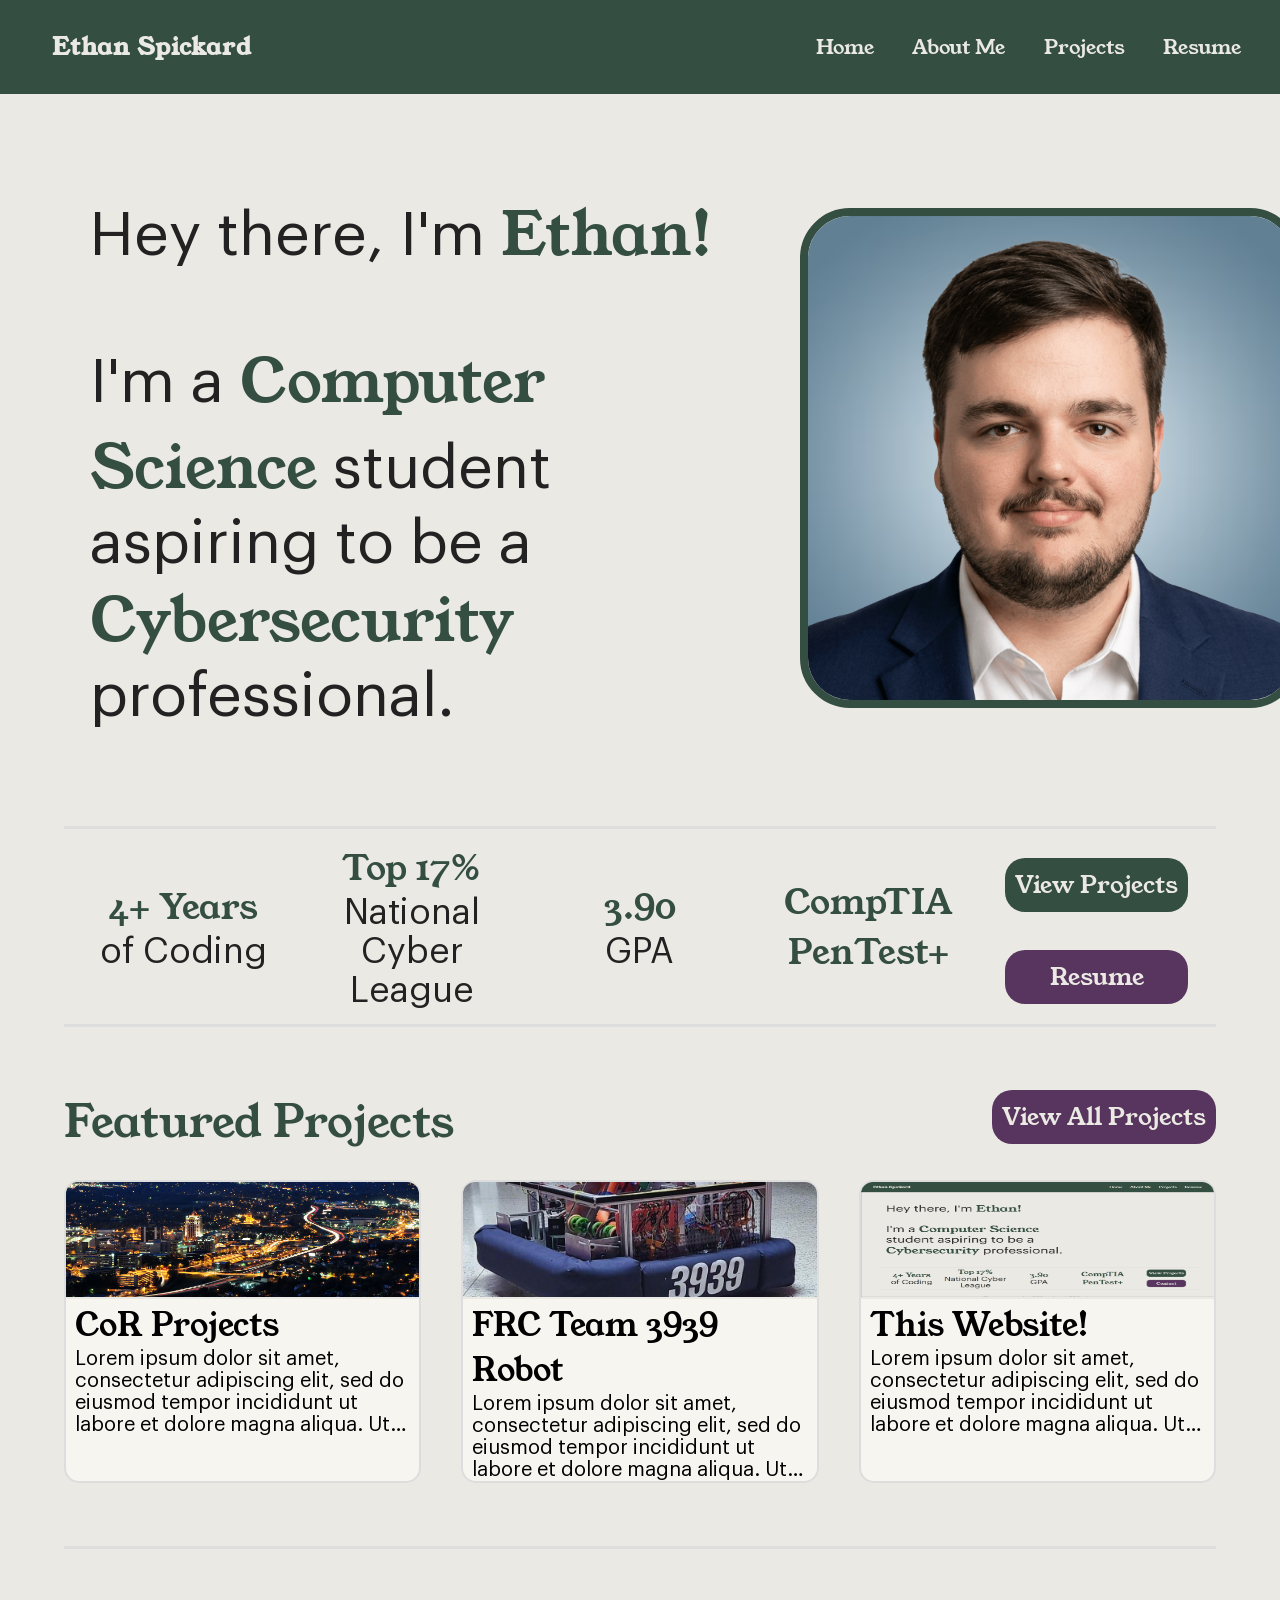
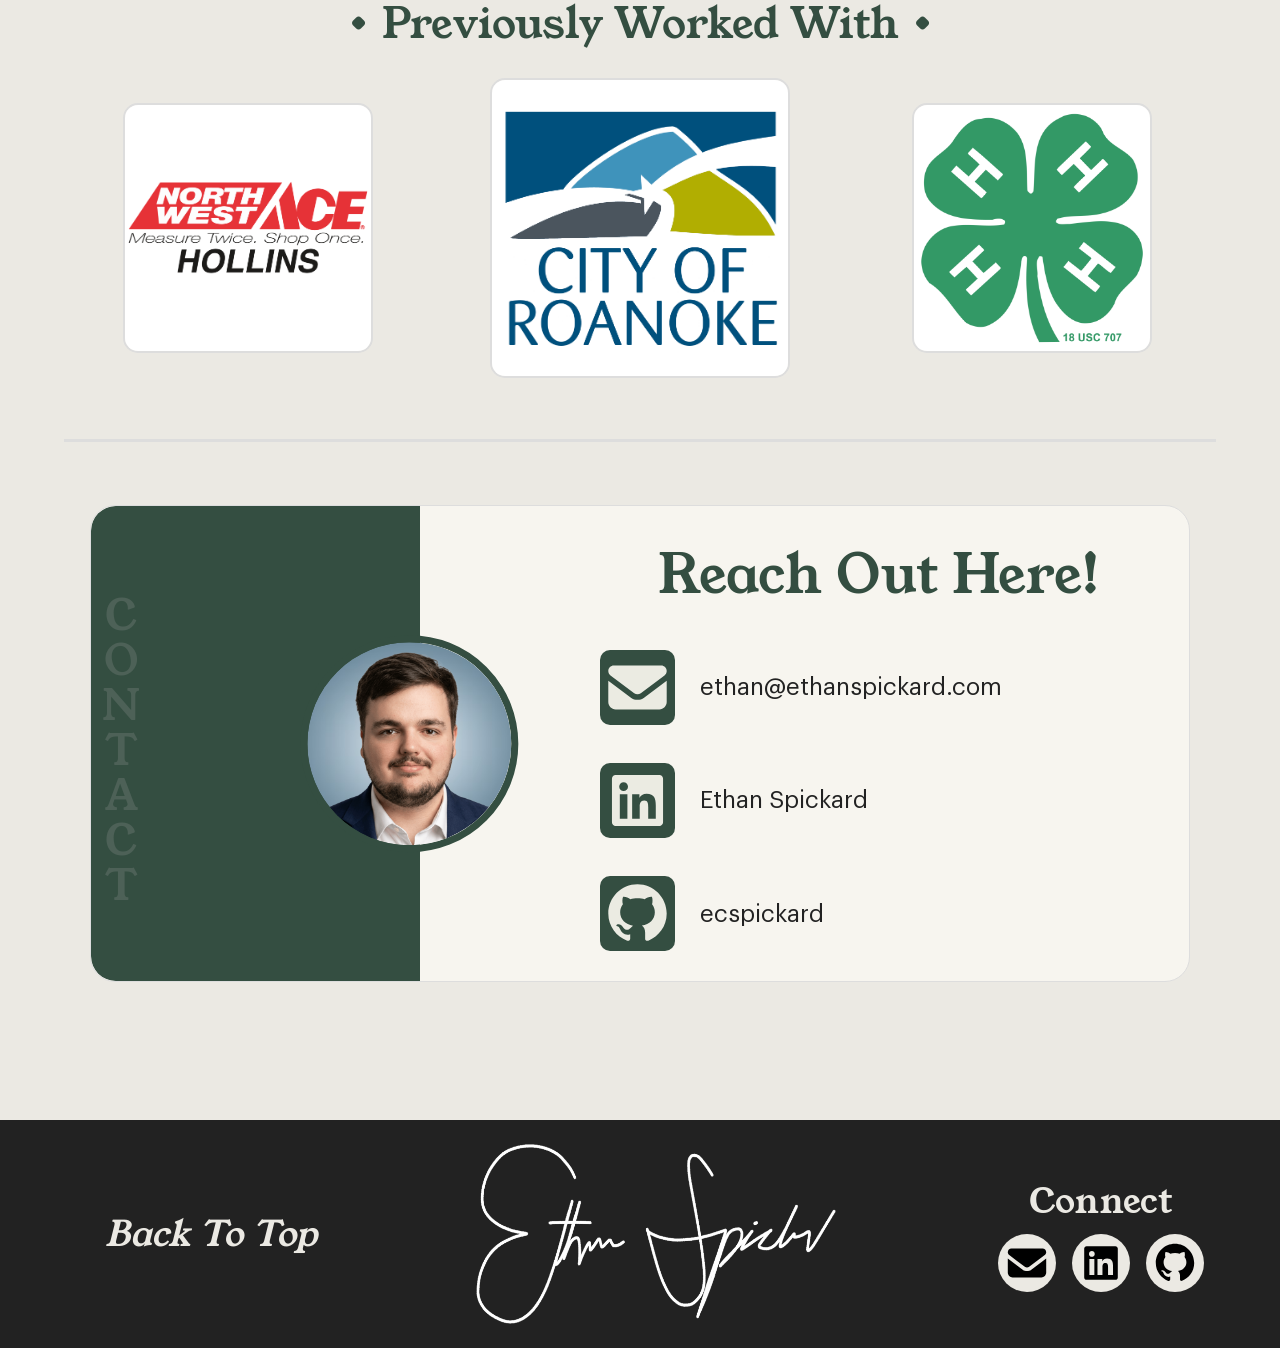
==== commit ebd310eb: "Fixed scaling for mobile screen sizes." ====
--- a/index.html
+++ b/index.html
@@ -105,7 +105,14 @@
               <img class="featured-image" src="./images/2024robot.png" alt="FRC Team 3939 competition robot"/>
             </div>
             <h3 class="featured-title">FRC Team 3939 Robot</h3>
-            <p class="featured-text">Body</p>
+            <p class="featured-text">Lorem ipsum dolor sit amet, consectetur adipiscing elit, sed do
+              eiusmod tempor incididunt ut labore et dolore magna aliqua. Ut
+              enim ad minim veniam, quis nostrud exercitation ullamco laboris
+              nisi ut aliquip ex ea commodo consequat. Duis aute irure dolor
+              in reprehenderit in voluptate velit esse cillum dolore eu
+              fugiat nulla pariatur. Excepteur sint occaecat cupidatat non
+              proident, sunt in culpa qui officia deserunt mollit anim id
+              est laborum.</p>
             <a class="featured-link" href="#">
               <span class="featured-link-text">Check me out!</span>
             </a>
@@ -116,7 +123,14 @@
               <img class="featured-image" src="./images/website.png" alt="Screenshot of this website"/>
             </div>
             <h3 class="featured-title">This Website!</h3>
-            <p class="featured-text">Body</p>
+            <p class="featured-text">Lorem ipsum dolor sit amet, consectetur adipiscing elit, sed do
+              eiusmod tempor incididunt ut labore et dolore magna aliqua. Ut
+              enim ad minim veniam, quis nostrud exercitation ullamco laboris
+              nisi ut aliquip ex ea commodo consequat. Duis aute irure dolor
+              in reprehenderit in voluptate velit esse cillum dolore eu
+              fugiat nulla pariatur. Excepteur sint occaecat cupidatat non
+              proident, sunt in culpa qui officia deserunt mollit anim id
+              est laborum.</p>
             <a class="featured-link" href="#">
               <span class="featured-link-text">Check me out!</span>
             </a>
@@ -204,4 +218,4 @@
       </div>
     </footer>
   </body>
-</html>
+</html>
--- a/style.css
+++ b/style.css
@@ -51,6 +51,10 @@
   background-color: var(--white);
 }
 
+img {
+  max-width: 100%;
+}
+
 a {
   text-decoration: none;
 }
@@ -78,7 +82,7 @@
 
 .navbar {
   width: 100%;
-  height: 9vh;
+  min-height: 9vh;
   box-sizing: border-box;
   display: flex;
   align-items: center;
@@ -86,7 +90,7 @@
   top: 0;
   z-index: 1000;
   background-color: var(--green);
-  padding: 2vh 10px;
+  padding: 1rem 10px;
   box-shadow: 0 5px 10px rgba(0, 0, 0, 0.04), 0 15px 40px rgba(0, 0, 0, 0.2);
 }
 
@@ -97,6 +101,7 @@
 
 .navbar-item {
   display: flex;
+  flex-wrap: wrap;
   align-items: center;
   width: 100%;
   list-style-type: none;
@@ -125,10 +130,11 @@
   padding: 14px 16px;
   font-family: "YoungSerif", Times, serif;
   font-weight: bolder;
-  font-size: 1.5rem;
+  font-size: clamp(1.1rem, 1rem + 1vw, 1.5rem);
   letter-spacing: 1px;
   color: var(--white);
   transition: all 0.6s ease;
+  white-space: nowrap;
 }
 
 .navbar-item-text {
@@ -137,9 +143,10 @@
   padding: 14px 16px;
   border-radius: 5px;
   font-family: "YoungSerif", Times, serif;
-  font-size: 1.5rem;
+  font-size: clamp(0.95rem, 0.8rem + 0.6vw, 1.5rem);
   color: inherit;
   transition: all 0.6s ease;
+  white-space: nowrap;
 }
 
 .navbar-item-text:hover {
@@ -155,11 +162,13 @@
 
 .hero {
   width: 100%;
-  height: 65vh;
+  min-height: 65vh;
   box-sizing: border-box;
   margin-bottom: 0;
   display: grid;
-  grid-template-columns: 60vw 40vw;
+  grid-template-columns: 60% 40%;
+  gap: 2rem;
+  padding: 4vh 0;
   background-color: var(--white);
 }
 
@@ -168,7 +177,7 @@
   margin-left: 7vw;
   color: var(--black);
   font-family: "Graphik";
-  font-size: 4.5rem;
+  font-size: clamp(1.75rem, 1rem + 3.5vw, 4.5rem);
 }
 
 .hero-title {
@@ -189,11 +198,16 @@
 
 .hero-headshot {
   align-content: center;
+  justify-items: center;
 }
 
 .hero-image {
   align-self: auto;
-  height: 500px;
+  width: 100%;
+  max-width: 500px;
+  height: auto;
+  aspect-ratio: 1 / 1;
+  object-fit: cover;
   border: solid var(--green) 8px;
   border-radius: 50px;
 }
@@ -209,6 +223,7 @@
   padding: 5px;
   display: grid;
   grid-template-columns: repeat(5, 20%);
+  gap: 1.5rem 0;
   background-color: var(--white);
 }
 
@@ -219,13 +234,14 @@
   text-align: center;
   font-family: "Graphik", Times, serif;
   font-weight: lighter;
-  font-size: 3rem;
+  font-size: clamp(1.1rem, 0.6rem + 2vw, 3rem);
   color: var(--black);
 }
 
 .at-a-glance-links {
   display: grid;
   grid-template-rows: 50% 50%;
+  gap: 0.5rem;
   justify-content: center;
   align-items: center;
 }
@@ -237,7 +253,7 @@
   justify-items: center;
   align-items: center;
   font-family: "YoungSerif";
-  font-size: 1.75rem;
+  font-size: clamp(1rem, 0.7rem + 1vw, 1.75rem);
   color: var(--white);
   transition: all 0.4s ease-out;
 }
@@ -266,20 +282,23 @@
    ========================================================= */
 
 .featured-projects {
-  width: 75vw;
+  width: 90vw;
+  max-width: 1400px;
   margin: 7vh auto;
 }
  
 .featured-header {
   display: grid;
   grid-template-columns: auto auto;
+  gap: 1rem;
+  align-items: center;
 }
  
 .featured-header-text {
   margin: 0;
   font-family: "YoungSerif", Times, serif;
   font-weight: lighter;
-  font-size: 3rem;
+  font-size: clamp(1.75rem, 1.2rem + 2vw, 3rem);
   color: var(--green);
 }
  
@@ -290,10 +309,11 @@
   border-radius: 20px;
   text-align: center;
   font-family: "YoungSerif";
-  font-size: 1.75rem;
+  font-size: clamp(1rem, 0.7rem + 1vw, 1.75rem);
   color: var(--white);
   background-color: var(--purple);
   transition: all 0.4s ease-out;
+  white-space: nowrap;
 }
  
 .featured-header-button:hover {
@@ -305,7 +325,9 @@
  
 .featured-content {
   display: flex;
-  justify-content: space-between;
+  flex-wrap: wrap;
+  justify-content:space-between;
+  gap: 2.5rem;
   margin-top: 3vh;
   margin-bottom: 5vh;
 }
@@ -314,8 +336,9 @@
   display: block;
   position: relative;
   justify-self: center;
-  height: 30vh;
-  width: 23vw;
+  flex: 1 1 280px;
+  max-width: 400px;
+  min-height: 30vh;
   border: solid var(--accent-white) 2px;
   border-radius: 15px;
   background-color: var(--whiter);
@@ -375,6 +398,7 @@
   background-color: var(--green);
   opacity: 0;
   translate: translateY(0);
+  text-align: center;
   text-decoration: none;
   transition: all 0.2s ease-out;
 }
@@ -402,7 +426,8 @@
    ========================================================= */
 
 .previously {
-  width: 66vw;
+  width: 90vw;
+  max-width: 1200px;
   margin: 1vh auto 5vh;
 }
 
@@ -413,22 +438,27 @@
   margin-top: 5vh;
   margin-bottom: 1vh;
   font-family: "YoungSerif";
-  font-size: 3rem;
+  font-size: clamp(1.5rem, 1rem + 2vw, 3rem);
   font-weight: normal;
   color: var(--green);
+  text-align: center;
 }
 
 .company-logos {
-  height: 350px;
+  height: auto;
   display: grid;
-  grid-template-columns: repeat(auto-fit, minmax(250px, 1fr));
+  grid-template-columns: repeat(auto-fit, minmax(150px, 1fr));
+  gap: 1.5rem;
+  padding: 1rem 0;
 }
 
 .company-logo {
   display: flex;
   align-self: center;
   justify-self: center;
-  height: 250px;
+  height: auto;
+  width: auto;
+  max-height: 250px;
   border: 2px solid var(--accent-white);
   border-radius: 15px;
   transform: scale(1);
@@ -445,7 +475,9 @@
   display: flex;
   align-self: center;
   justify-self: center;
-  height: 300px;
+  height: auto;
+  width: auto;
+  max-height: 300px;
   border: 2px solid var(--accent-white);
   border-radius: 15px;
   transform: scale(1);
@@ -463,25 +495,29 @@
    ========================================================= */
 
 .contact {
-  margin: 7vh;
+  margin: 7vh 5vw;
   margin-bottom: 15vh;
   display: flex;
   justify-self: center;
+  justify-content: center;
 }
 
 .contact-card {
-  height: 53vh;
-  width: 60vw;
+  min-height: 53vh;
+  width: 90vw;
+  max-width: 1100px;
   display: flex;
   border: solid var(--accent-white) 1px;
   border-radius: 25px;
   background-color: var(--whiter);
+  overflow: hidden;
 }
 
 .left-contact {
   position: relative;
-  height: 100%;
+  height: auto;
   width: 30%;
+  min-width: 90px;
   display: flex;
   background-color: var(--green);
   border-top-left-radius: 25px;
@@ -494,9 +530,9 @@
   writing-mode: vertical-rl;
   text-orientation: upright;
   font-family: "YoungSerif";
-  font-size: 4rem;
+  font-size: clamp(1.5rem, 1rem + 2vw, 4rem);
   font-weight: normal;
-  letter-spacing: -30px;
+  letter-spacing: clamp(-14px, -4px - 1.5vw, -6px);
   color: var(--off-green);
 }
 
@@ -506,9 +542,9 @@
   left: 100%;
   transform: translate(-55%, -50%);
   align-self: center;
-  height: 20rem;
-  width: 20rem;
-  border: solid var(--green) 10px;
+  height: clamp(6rem, 4rem + 12vw, 20rem);
+  width: clamp(6rem, 4rem + 12vw, 20rem);
+  border: solid var(--green) clamp(4px, 0.6vw, 10px);
   border-radius: 50%;
   overflow: clip;
 }
@@ -520,12 +556,13 @@
 }
 
 .right-contact {
-  height: 100%;
+  height: auto;
   width: 70%;
   padding: 15px;
   padding-left: 15%;
   display: grid;
-  grid-template-rows: repeat(4, 25%);
+  grid-template-rows: repeat(4, minmax(60px, 1fr));
+  gap: 0.5rem;
 }
 
 .right-contact-header {
@@ -533,9 +570,10 @@
   justify-self: center;
   align-self: center;
   font-family: "YoungSerif";
-  font-size: 4rem;
+  font-size: clamp(1.5rem, 1rem + 3vw, 4rem);
   font-weight: normal;
   color: var(--green);
+  text-align: center;
 }
 
 .right-contact-item {
@@ -561,10 +599,11 @@
 
 .right-contact-icon {
   align-self: center;
+  flex-shrink: 0;
   margin: 15px;
   padding: 1px;
-  width: 75px;
-  height: 75px;
+  width: clamp(40px, 6vw, 75px);
+  height: clamp(40px, 6vw, 75px);
   background-color: var(--green);
   border: 0px solid var(--white);
   border-radius: 10px;
@@ -583,7 +622,7 @@
   align-self: center;
   margin: 10px;
   font-family: "Graphik";
-  font-size: 2.25rem;
+  font-size: clamp(1rem, 0.7rem + 1vw, 2.25rem);
   font-weight: lighter;
   color: var(--black);
 }
@@ -594,9 +633,11 @@
 
 .footer {
   width: 100%;
-  height: 20vh;
+  min-height: 20vh;
   display: grid;
   grid-template-columns: 33% 34% 33%;
+  gap: 1rem;
+  padding: 1.5rem 0;
   background-color: var(--black);
   border-top: 3px solid var(--off-white);
 }
@@ -616,9 +657,10 @@
   font-family: "YoungSerif";
   font-style: italic;
   font-weight: lighter;
-  font-size: 3rem;
+  font-size: clamp(1.25rem, 1rem + 1.5vw, 3rem);
   color: var(--white);
   transition: all 0.6s ease;
+  text-align: center;
 }
 
 .backToTopText:hover {
@@ -631,8 +673,7 @@
 
 .signature {
   min-height: 0;
-  height: 80%;
-  padding: 1rem;
+  height: 20vh;
   display: flex;
   justify-content: center;
   align-self: center;
@@ -657,7 +698,7 @@
   padding-top: 0;
   font-family: "YoungSerif";
   font-weight: lighter;
-  font-size: 3rem;
+  font-size: clamp(1.25rem, 1rem + 1.5vw, 3rem);
   color: var(--white);
   transition: all 0.6s ease;
 }
@@ -686,4 +727,177 @@
 
 .social-links a:hover img {
   transform: translateY(-2px);
+}
+
+/* =========================================================
+   Responsive Breakpoints
+   ========================================================= */
+
+/* Tablet and below: stack the two-column layouts */
+@media (max-width: 900px) {
+  .hero {
+    grid-template-columns: 1fr;
+    padding: 4vh 5vw;
+    text-align: center;
+  }
+
+  .hero-text {
+    margin-left: 0;
+    justify-content: center;
+  }
+
+  .hero-title {
+    justify-items: center;
+  }
+
+  .hero-headshot {
+    order: -1;
+  }
+
+  .hero-image {
+    max-width: 320px;
+  }
+
+  .contact-card {
+    flex-direction: column;
+    height: auto;
+    width: 90vw;
+  }
+
+  .left-contact {
+    width: 100%;
+    min-height: 3rem;
+    border-top-left-radius: 25px;
+    border-top-right-radius: 25px;
+    border-bottom-left-radius: 0;
+  }
+
+  .left-contact-text,
+  .contact-logo {
+    display: none;
+  }
+
+  .right-contact {
+    width: 100%;
+    padding: 2rem 5vw;
+    grid-template-rows: none;
+    gap: 1rem;
+  }
+
+  .right-contact-header {
+    margin-top: 0;
+  }
+}
+
+/* Mobile: simplify navbar, stats, and footer */
+@media (max-width: 700px) {
+  .navbar {
+    padding: 0.75rem 5px;
+  }
+
+  .navbar-item {
+    justify-content: center;
+    margin-left: 0;
+    margin-right: 0;
+    row-gap: 0.25rem;
+  }
+
+  .navbar-tag {
+    float: none;
+    width: 100%;
+    text-align: center;
+    margin-right: 0;
+  }
+
+  .navbar-list {
+    float: none;
+    margin-left: 0;
+  }
+
+  .navbar-tag-text,
+  .navbar-item-text {
+    padding: 8px 10px;
+  }
+
+  .at-a-glance {
+    width: 90vw;
+    margin-left: 5vw;
+    grid-template-columns: repeat(2, 1fr);
+    row-gap: 1.5rem;
+  }
+
+  .at-a-glance-links {
+    grid-column: span 2;
+    grid-template-rows: none;
+    grid-template-columns: repeat(2, auto);
+    gap: 1rem;
+    margin-top: 0.5rem;
+  }
+
+  .featured-projects {
+    width: 90vw;
+    margin: 5vh auto;
+  }
+
+  .featured-header {
+    grid-template-columns: 1fr;
+    justify-items: center;
+    text-align: center;
+    gap: 0.75rem;
+  }
+
+  .featured-header-button {
+    margin: 0 auto;
+  }
+
+  .featured-card {
+    min-height: auto;
+    padding-bottom: 1.5rem;
+  }
+
+  .right-contact-text {
+    font-size: clamp(0.9rem, 0.7rem + 1.5vw, 1.5rem);
+    word-break: break-word;
+  }
+
+  .footer {
+    grid-template-columns: 1fr;
+    text-align: center;
+    gap: 1.5rem;
+    height: auto;
+  }
+
+  .signature {
+    height: 4rem;
+  }
+}
+
+/* Small phones: tighten spacing and type further */
+@media (max-width: 420px) {
+  .hero-title h1,
+  .hero-title p {
+    margin: 0.5em 0;
+  }
+
+  .at-a-glance-text {
+    font-size: clamp(1rem, 0.8rem + 2vw, 1.5rem);
+  }
+
+  .at-a-glance-links {
+    grid-template-columns: 1fr;
+  }
+
+  .contact {
+    margin: 5vh 4vw;
+    margin-bottom: 8vh;
+  }
+
+  .right-contact {
+    padding-left: 5vw;
+  }
+
+  .social-links img {
+    width: 36px;
+    height: 36px;
+  }
 }
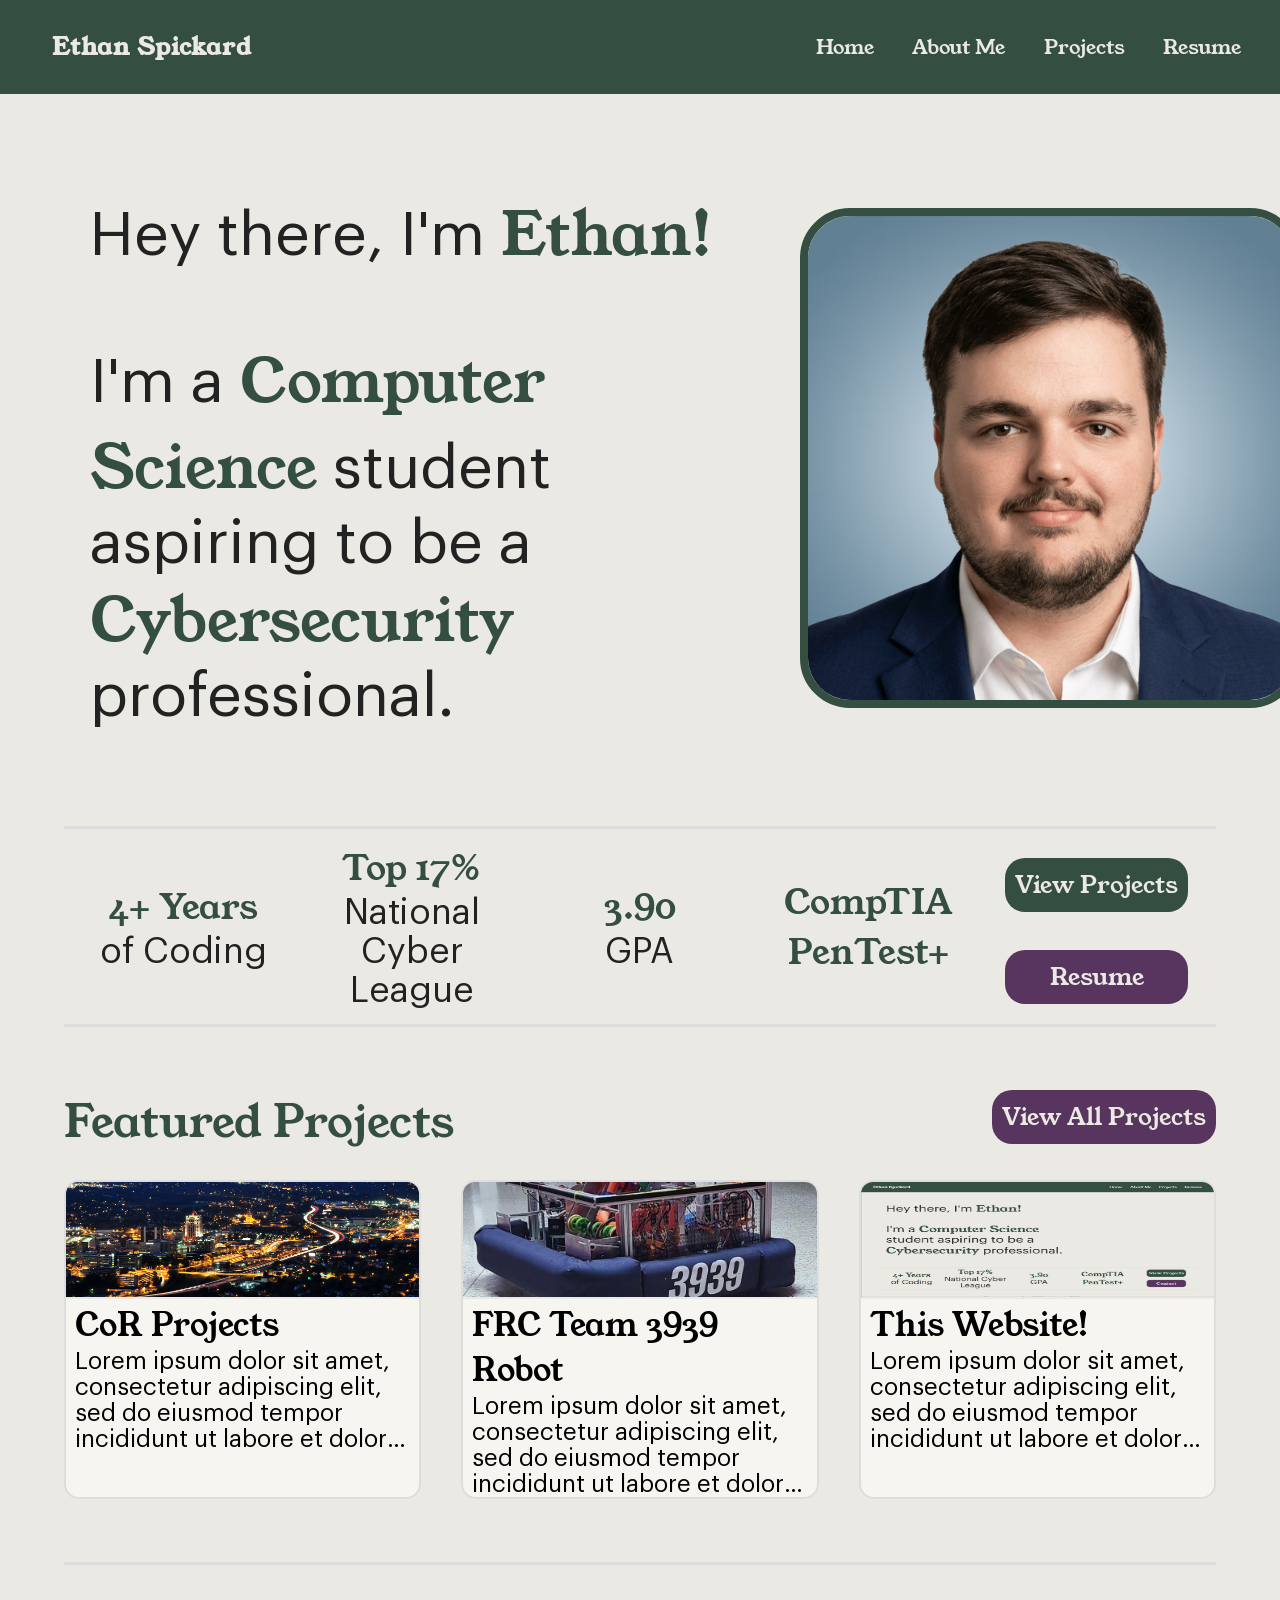
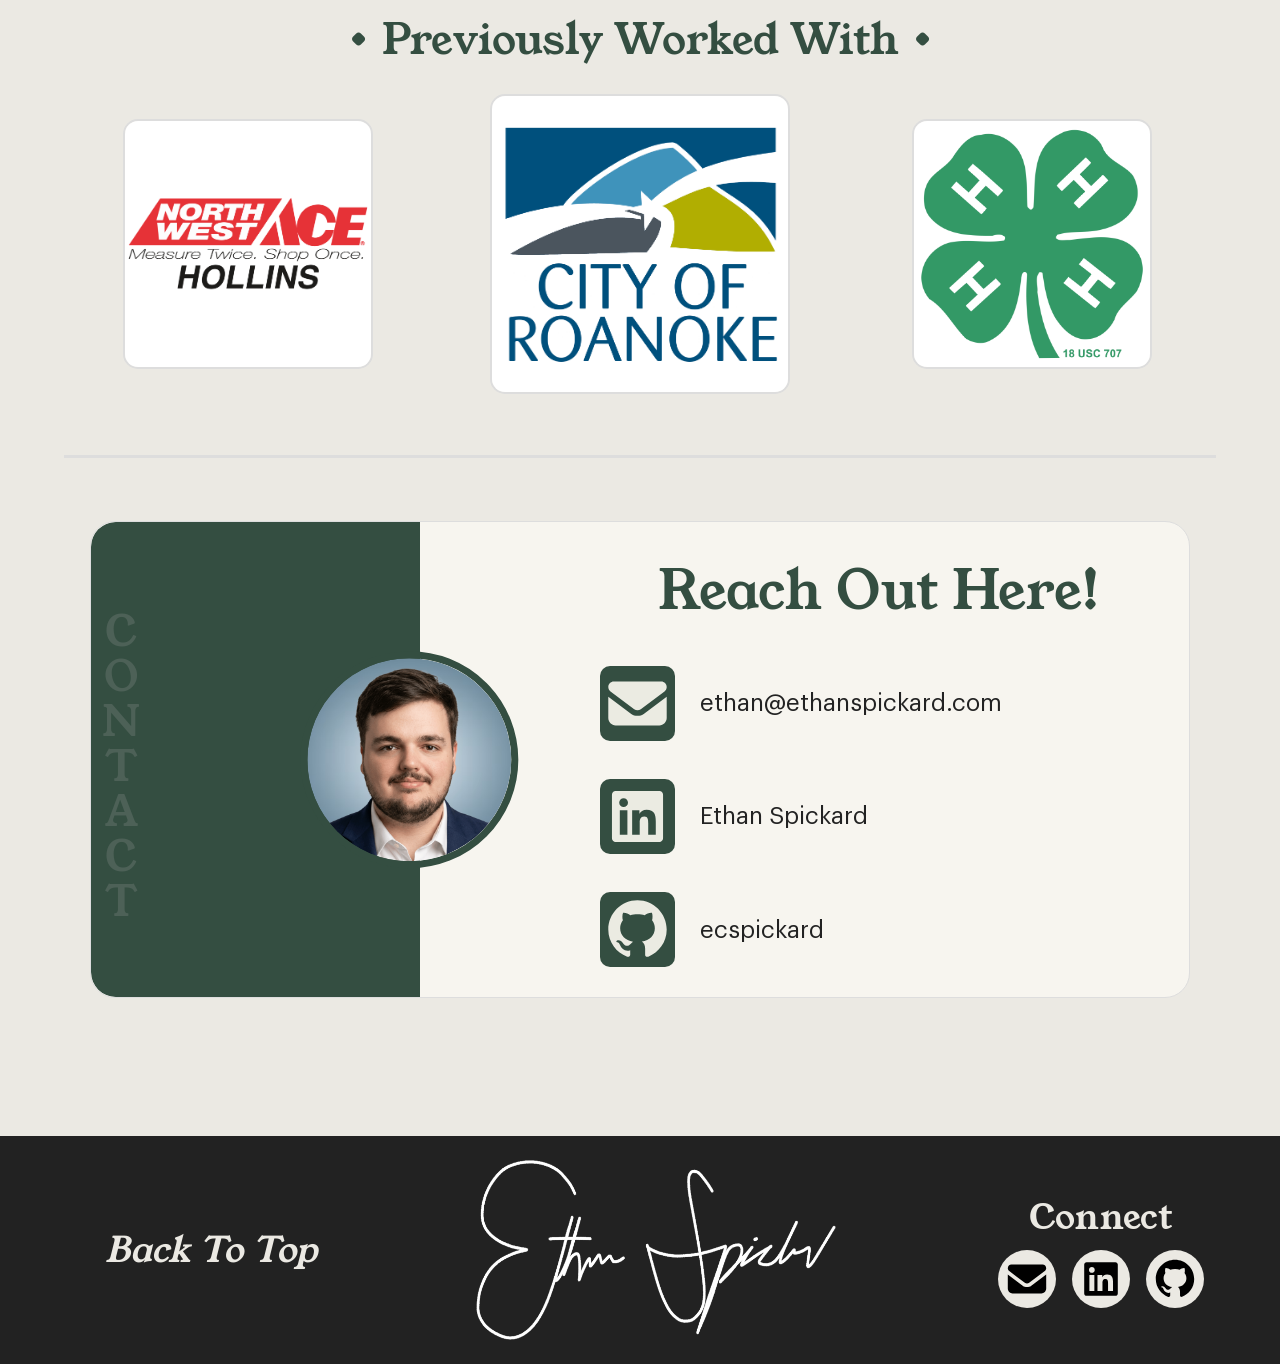
==== commit 84ec0a8b: "Added placeholder pages." ====
--- a/index.html
+++ b/index.html
@@ -2,7 +2,7 @@
 <html lang="en">
   <head>
     <meta charset="UTF-8"/>
-    <meta name="viewport" content="width=device-width, initial-scale=1.0"/>
+    <meta name="viewport" content="width=device-width, initial-scale=1.0, viewport-fit=cover"/>
     <meta http-equiv="X-UA-Compatible" content="ie=edge"/>
     <title>Ethan Spickard</title>
     <link rel="stylesheet" href="./style.css"/>
@@ -14,19 +14,19 @@
       <nav aria-label="Primary">
         <ul class="navbar-item">
           <li class="navbar-tag">
-            <a class="navbar-tag-text" href="#home">Ethan Spickard</a>
-          </li>
-          <li class="navbar-list">
-            <a class="navbar-item-text" href="#home">Home</a>
-          </li>
-          <li class="navbar-list">
-            <a class="navbar-item-text" href="#about">About Me</a>
-          </li>
-          <li class="navbar-list">
-            <a class="navbar-item-text" href="#projects">Projects</a>
-          </li>
-          <li class="navbar-list">
-            <a class="navbar-item-text" href="#">Resume</a>
+            <a class="navbar-tag-text" href="./index.html#top">Ethan Spickard</a>
+          </li>
+          <li class="navbar-list">
+            <a class="navbar-item-text" href="./index.html#top">Home</a>
+          </li>
+          <li class="navbar-list">
+            <a class="navbar-item-text" href="./aboutme.html#top">About Me</a>
+          </li>
+          <li class="navbar-list">
+            <a class="navbar-item-text" href="./projects.html#top">Projects</a>
+          </li>
+          <li class="navbar-list">
+            <a class="navbar-item-text" href="./resume.html#top">Resume</a>
           </li>
         </ul>
       </nav>
@@ -187,7 +187,7 @@
 
     <footer class="footer">
       <div class="backToTop">
-        <a class="backToTopText" href="#home">Back To Top</a>
+        <a class="backToTopText" href="#top">Back To Top</a>
       </div>
       <div class="signature">
         <img
--- a/style.css
+++ b/style.css
@@ -41,6 +41,8 @@
 
 html,
 body {
+  margin: 0;
+  padding: 0;
   overflow-x: clip;
   scroll-behavior: smooth;
 }
@@ -90,7 +92,7 @@
   top: 0;
   z-index: 1000;
   background-color: var(--green);
-  padding: 1rem 10px;
+  padding: calc(1rem + env(safe-area-inset-top)) 10px 1rem;
   box-shadow: 0 5px 10px rgba(0, 0, 0, 0.04), 0 15px 40px rgba(0, 0, 0, 0.2);
 }
 
@@ -337,8 +339,8 @@
   position: relative;
   justify-self: center;
   flex: 1 1 280px;
-  max-width: 400px;
-  min-height: 30vh;
+  max-width: 800px;
+  min-height: 35vh;
   border: solid var(--accent-white) 2px;
   border-radius: 15px;
   background-color: var(--whiter);
@@ -384,10 +386,11 @@
   line-clamp: 4;
   overflow: hidden;
   font-family: "Graphik";
-  font-size: 1.25rem;
+  font-size: 1.5rem;
 }
  
 .featured-link {
+  width: 60%;
   position: absolute;
   left: 50%;
   bottom: -1.75rem;
@@ -416,7 +419,7 @@
  
 .featured-link-text {
   font-family: "YoungSerif";
-  font-size: 1.5rem;
+  font-size: 2rem;
   font-style: italic;
   color: var(--white);
 }
@@ -637,7 +640,10 @@
   display: grid;
   grid-template-columns: 33% 34% 33%;
   gap: 1rem;
-  padding: 1.5rem 0;
+  padding-top: 1.5rem;
+  padding-right: 0;
+  padding-bottom: calc(1.5rem + env(safe-area-inset-bottom, 0px));
+  padding-left: 0;
   background-color: var(--black);
   border-top: 3px solid var(--off-white);
 }
@@ -792,7 +798,10 @@
 /* Mobile: simplify navbar, stats, and footer */
 @media (max-width: 700px) {
   .navbar {
-    padding: 0.75rem 5px;
+    padding-top: calc(0.75rem + env(safe-area-inset-top, 0px));
+    padding-right: 5px;
+    padding-bottom: 0.75rem;
+    padding-left: 5px;
   }
 
   .navbar-item {
